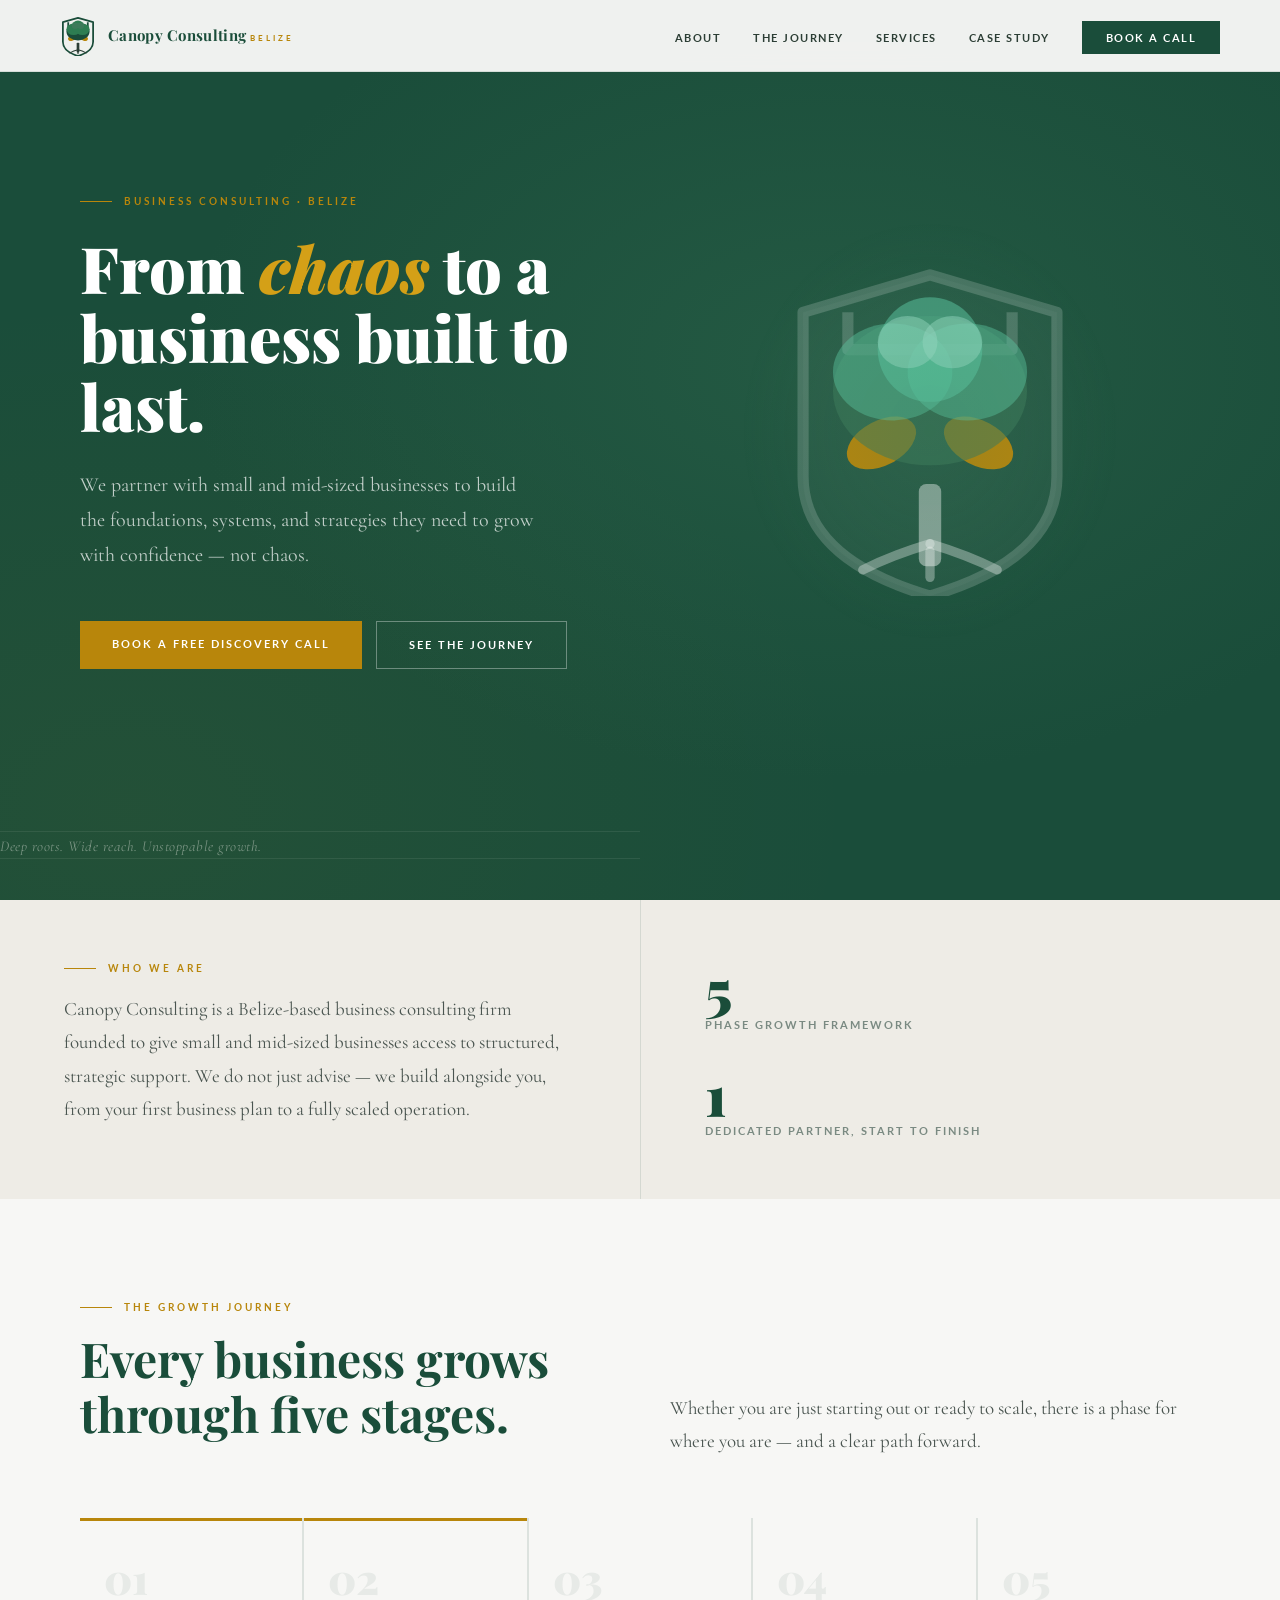
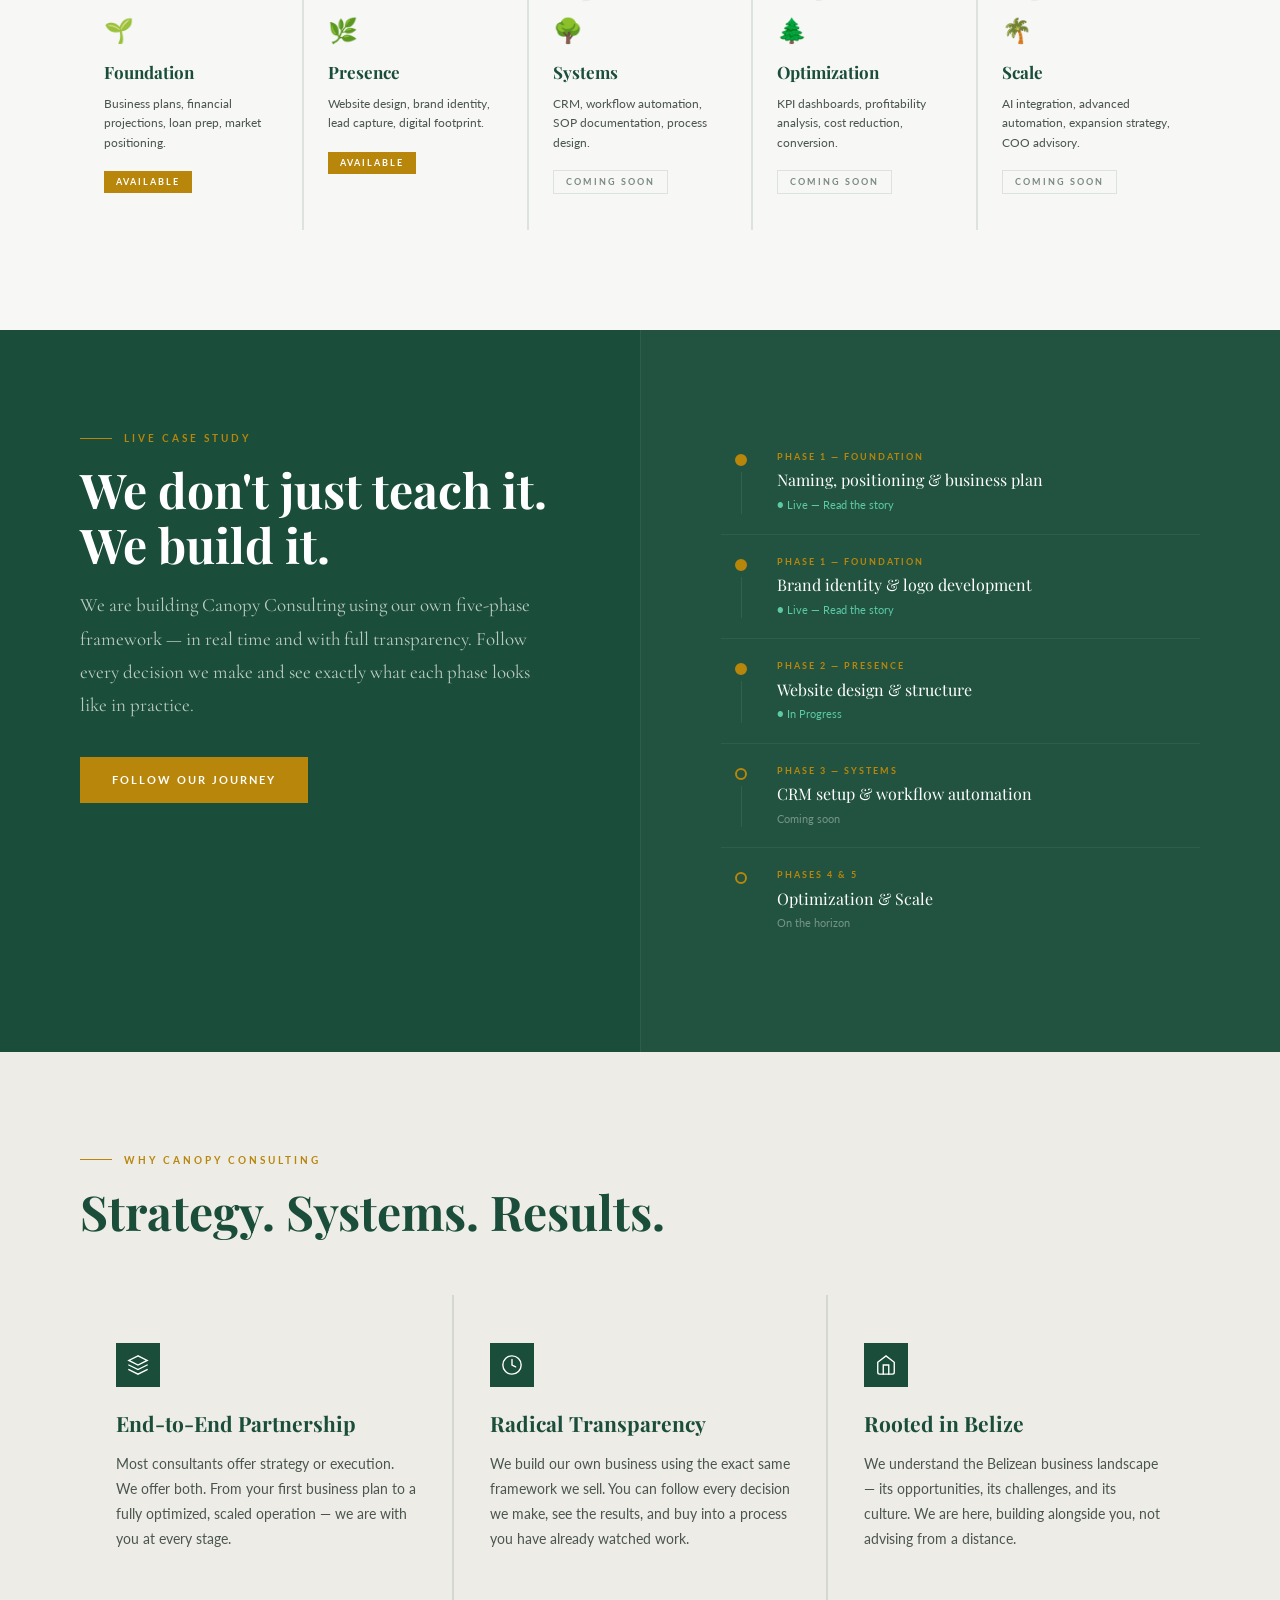
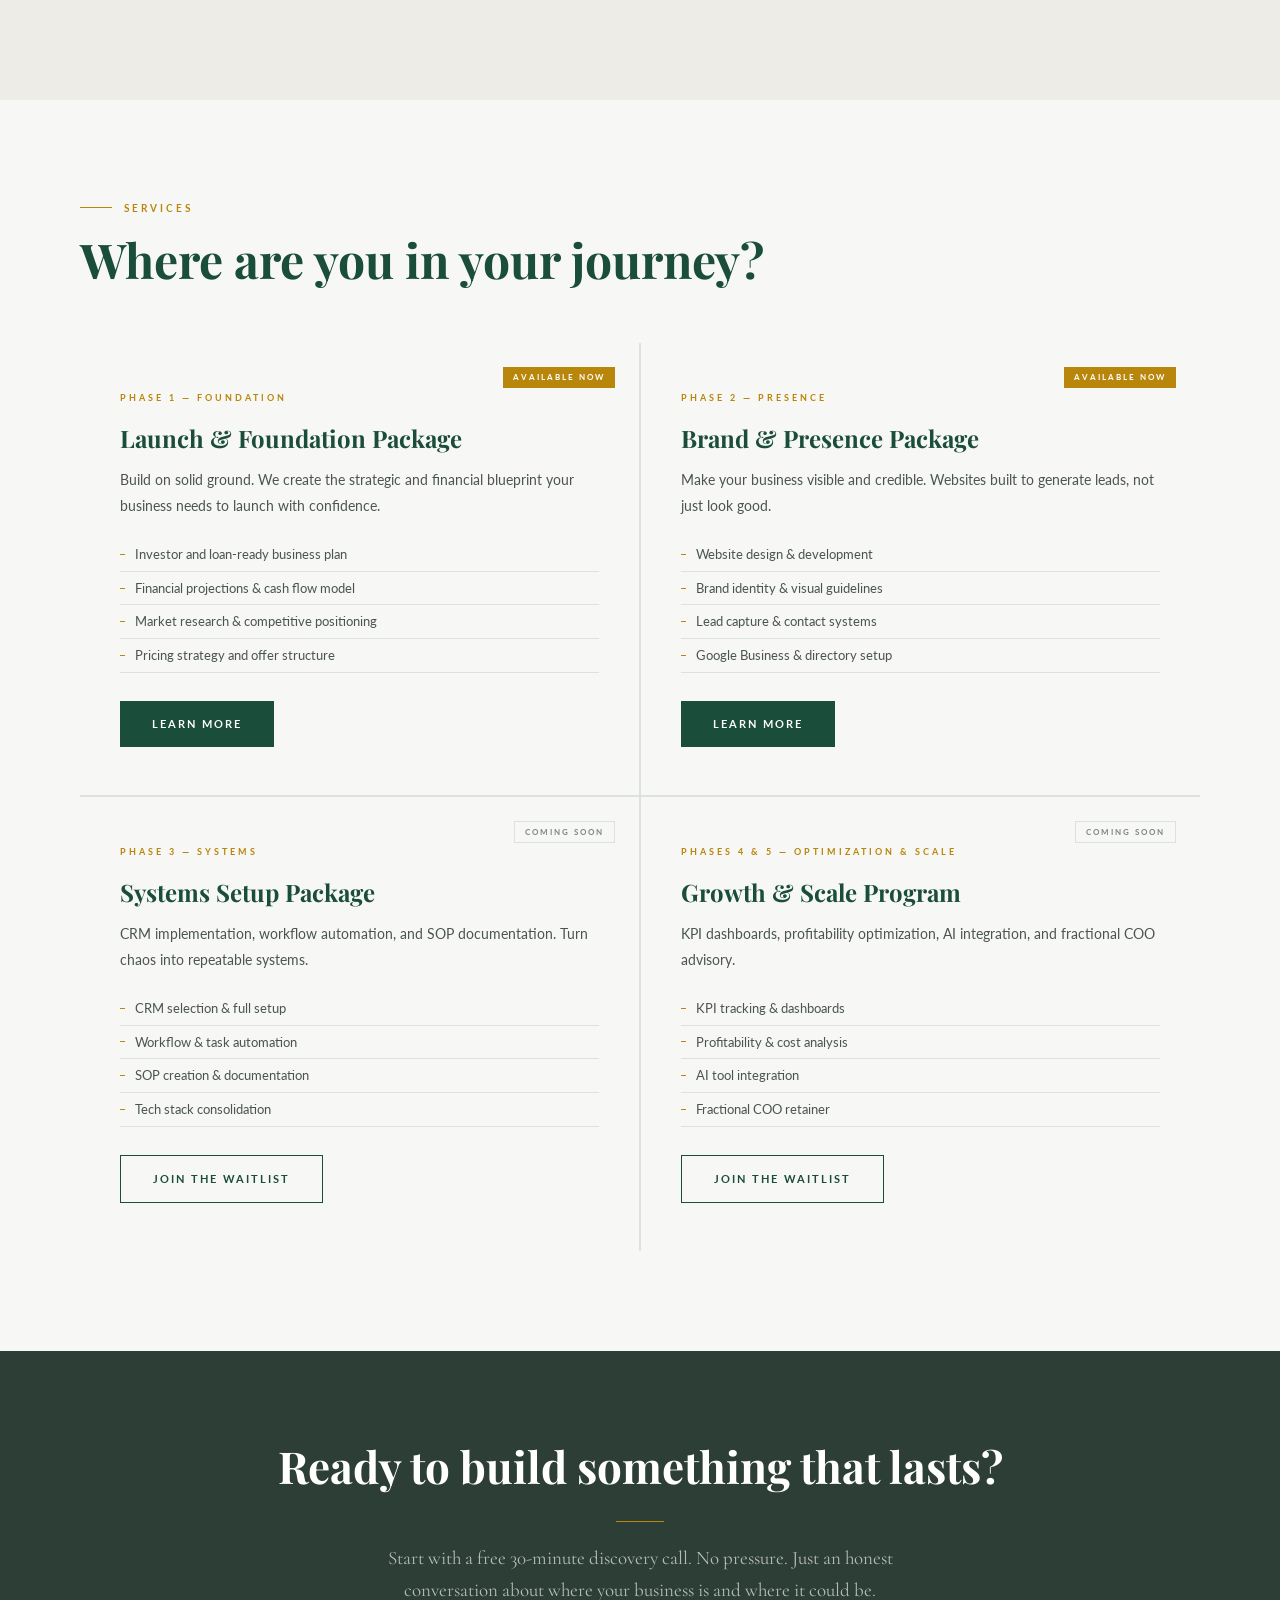
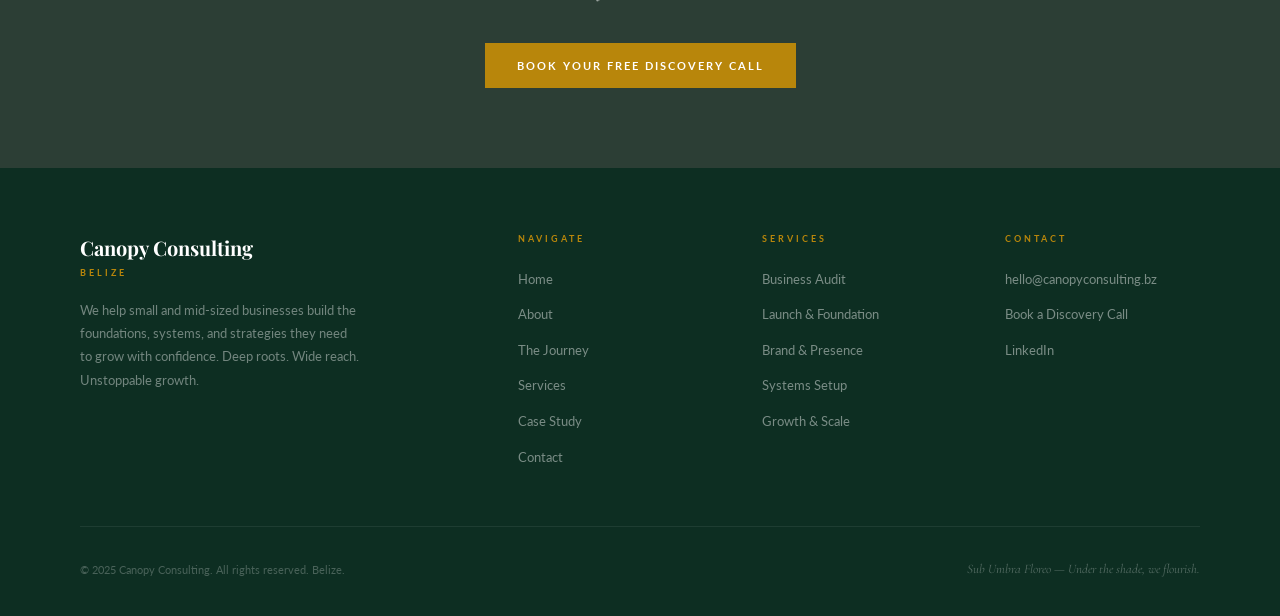
==== index.html @ 5a47f40a "V 1.1 First upload of all website pages.  MG" ====
<!DOCTYPE html>
<html lang="en">
<head>
  <meta charset="UTF-8">
  <meta name="viewport" content="width=device-width, initial-scale=1.0">
  <title>Canopy Consulting — Deep roots. Wide reach. Unstoppable growth.</title>
  <link rel="stylesheet" href="css/main.css">
  <style>
    /* ── HOME-SPECIFIC ── */
    .hero {
      min-height: 100vh;
      background: var(--forest);
      display: grid;
      grid-template-columns: 1fr 1fr;
      align-items: center;
      padding-top: var(--nav-h);
      position: relative;
      overflow: hidden;
    }

    .hero::before {
      content: '';
      position: absolute;
      inset: 0;
      background:
        radial-gradient(ellipse at 65% 40%, rgba(61,122,90,0.28) 0%, transparent 55%),
        radial-gradient(ellipse at 10% 90%, rgba(184,134,11,0.06) 0%, transparent 45%);
      pointer-events: none;
    }

    .hero-content {
      padding: 80px 60px 80px 80px;
      position: relative;
      z-index: 2;
    }

    .hero h1 {
      font-family: var(--font-display);
      font-size: clamp(40px, 5vw, 66px);
      font-weight: 900;
      color: #fff;
      line-height: 1.08;
      margin-bottom: 28px;
    }

    .hero h1 em { font-style: italic; color: var(--amber-light); }

    .hero-sub {
      font-family: var(--font-serif);
      font-size: 20px;
      line-height: 1.75;
      color: rgba(255,255,255,0.72);
      max-width: 460px;
      margin-bottom: 48px;
    }

    .hero-actions { display: flex; gap: 14px; flex-wrap: wrap; }

    .hero-visual {
      display: flex;
      align-items: center;
      justify-content: center;
      padding: 80px 80px 80px 20px;
      position: relative;
      z-index: 2;
    }

    .hero-shield-wrap {
      position: relative;
    }

    .hero-shield-wrap::before {
      content: '';
      position: absolute;
      inset: -40px;
      background: radial-gradient(ellipse, rgba(61,122,90,0.2) 0%, transparent 70%);
      border-radius: 50%;
    }

    .hero-tagline-bar {
      background: rgba(255,255,255,0.04);
      border-top: 1px solid rgba(255,255,255,0.07);
      padding: 20px 80px;
      display: flex;
      align-items: center;
      gap: 24px;
      position: relative;
      z-index: 2;
      grid-column: 1 / -1;
      align-self: flex-end;
    }

    .tagline-bar-line { flex: 1; height: 1px; background: rgba(255,255,255,0.08); }

    .tagline-bar-text {
      font-family: var(--font-serif);
      font-size: 15px;
      font-style: italic;
      color: rgba(255,255,255,0.4);
      letter-spacing: 0.5px;
      white-space: nowrap;
    }

    /* ── INTRO STRIP ── */
    .intro-strip {
      display: grid;
      grid-template-columns: 1fr 1px 1fr;
      background: var(--cream);
      min-height: 200px;
    }

    .intro-strip-col {
      padding: 60px 64px;
    }

    .intro-strip-col p {
      font-family: var(--font-serif);
      font-size: 19px;
      line-height: 1.75;
      color: var(--text-mid);
    }

    .intro-divider { background: var(--border); }

    .intro-stat {
      display: flex;
      flex-direction: column;
      justify-content: center;
      align-items: flex-start;
      gap: 32px;
    }

    .stat-item {}

    .stat-num {
      font-family: var(--font-display);
      font-size: 56px;
      font-weight: 900;
      color: var(--forest);
      line-height: 1;
    }

    .stat-label {
      font-size: 11px;
      font-weight: 700;
      letter-spacing: 2px;
      text-transform: uppercase;
      color: var(--text-light);
    }

    /* ── JOURNEY PREVIEW ── */
    .journey-preview { padding: 100px 80px; }

    .journey-preview .header-row {
      display: grid;
      grid-template-columns: 1fr 1fr;
      gap: 60px;
      align-items: end;
      margin-bottom: 60px;
    }

    .phase-cards { display: grid; grid-template-columns: repeat(5, 1fr); gap: 2px; background: var(--border); }

    .phase-card {
      background: var(--offwhite);
      padding: 36px 24px;
      cursor: pointer;
      transition: background 0.2s, transform 0.2s;
      border-top: 3px solid transparent;
      text-decoration: none;
      display: block;
    }

    .phase-card:hover { background: var(--light-green); transform: translateY(-3px); border-top-color: var(--forest); }
    .phase-card.available { border-top-color: var(--amber); }

    .pc-num {
      font-family: var(--font-display);
      font-size: 42px;
      font-weight: 900;
      color: rgba(26,77,58,0.07);
      line-height: 1;
      margin-bottom: 12px;
    }

    .pc-icon { font-size: 24px; margin-bottom: 10px; }

    .pc-name {
      font-family: var(--font-display);
      font-size: 17px;
      font-weight: 700;
      color: var(--forest);
      margin-bottom: 8px;
    }

    .pc-desc { font-size: 12px; line-height: 1.6; color: var(--text-mid); margin-bottom: 14px; }

    /* ── CASE STUDY TEASER ── */
    .cs-teaser {
      background: var(--forest);
      display: grid;
      grid-template-columns: 1fr 1fr;
      gap: 0;
    }

    .cs-teaser-left { padding: 100px 80px; }
    .cs-teaser-right {
      background: rgba(255,255,255,0.03);
      border-left: 1px solid rgba(255,255,255,0.06);
      padding: 100px 80px;
      display: flex;
      flex-direction: column;
      gap: 0;
    }

    .timeline-entry {
      display: grid;
      grid-template-columns: 40px 1fr;
      gap: 16px;
      padding: 20px 0;
      border-bottom: 1px solid rgba(255,255,255,0.06);
    }

    .timeline-entry:last-child { border-bottom: none; }

    .te-dot-col { display: flex; flex-direction: column; align-items: center; padding-top: 4px; }

    .te-dot {
      width: 12px; height: 12px;
      border-radius: 50%;
      border: 2px solid var(--amber);
      flex-shrink: 0;
    }

    .te-dot.filled { background: var(--amber); }

    .te-line { width: 1px; flex: 1; background: rgba(255,255,255,0.08); margin-top: 6px; min-height: 24px; }

    .te-phase { font-size: 9px; font-weight: 700; letter-spacing: 2px; text-transform: uppercase; color: var(--amber); margin-bottom: 3px; }
    .te-title { font-family: var(--font-display); font-size: 16px; color: #fff; margin-bottom: 3px; }
    .te-status { font-size: 11px; color: rgba(255,255,255,0.38); }
    .te-status.live { color: #5DCAA5; }

    /* ── WHY ── */
    .why-section { padding: 100px 80px; background: var(--cream); }

    .why-cards { display: grid; grid-template-columns: repeat(3,1fr); gap: 2px; background: var(--border); margin-top: 56px; }

    .why-card { background: var(--cream); padding: 48px 36px; transition: background 0.2s; }
    .why-card:hover { background: #fff; }

    .wc-icon {
      width: 44px; height: 44px;
      background: var(--forest);
      display: flex; align-items: center; justify-content: center;
      margin-bottom: 20px;
    }

    .wc-icon svg { width: 22px; height: 22px; }

    .wc-title { font-family: var(--font-display); font-size: 21px; font-weight: 700; color: var(--forest); margin-bottom: 10px; }
    .wc-text  { font-size: 14px; line-height: 1.8; color: var(--text-mid); }

    /* ── SERVICES PREVIEW ── */
    .services-preview { padding: 100px 80px; }

    .sp-grid { display: grid; grid-template-columns: 1fr 1fr; gap: 2px; background: var(--border); margin-top: 56px; }

    .sp-card {
      background: var(--offwhite);
      padding: 48px 40px;
      transition: background 0.2s;
      position: relative;
    }

    .sp-card:hover { background: var(--light-green); }
    .sp-card.dimmed { opacity: 0.65; }

    .sp-phase { font-size: 9px; font-weight: 700; letter-spacing: 3px; text-transform: uppercase; color: var(--amber); margin-bottom: 14px; }

    .sp-title { font-family: var(--font-display); font-size: 24px; font-weight: 700; color: var(--forest); margin-bottom: 10px; }

    .sp-text { font-size: 14px; line-height: 1.8; color: var(--text-mid); margin-bottom: 20px; }

    .sp-list { margin-bottom: 28px; }

    .sp-list li {
      font-size: 13px;
      color: var(--text-mid);
      padding: 6px 0;
      border-bottom: 1px solid var(--border);
      display: flex;
      align-items: center;
      gap: 10px;
    }

    .sp-list li::before { content:''; width:5px; height:1px; background:var(--amber); flex-shrink:0; }

    .sp-tag {
      position: absolute;
      top: 24px; right: 24px;
      font-size: 8px;
      font-weight: 700;
      letter-spacing: 2px;
      text-transform: uppercase;
      padding: 4px 10px;
    }
  </style>
</head>
<body>

  <!-- Nav injected by components.js -->
  <div id="nav-slot"></div>

  <!-- ── HERO ── -->
  <section class="hero">
    <div class="hero-content anim-1">
      <div class="eyebrow" style="margin-bottom:24px;">
        <div class="eyebrow-line"></div>
        <span>Business Consulting · Belize</span>
      </div>
      <h1>From <em>chaos</em> to a business built to last.</h1>
      <p class="hero-sub">We partner with small and mid-sized businesses to build the foundations, systems, and strategies they need to grow with confidence — not chaos.</p>
      <div class="hero-actions">
        <a href="pages/contact.html" class="btn btn-gold">Book a Free Discovery Call</a>
        <a href="pages/journey.html" class="btn btn-ghost">See the Journey</a>
      </div>
    </div>

    <div class="hero-visual anim-2">
      <div class="hero-shield-wrap">
        <svg width="300" height="336" viewBox="0 0 80 90" fill="none" xmlns="http://www.w3.org/2000/svg">
          <path d="M40 4 L74 14 L74 58 Q74 80 40 90 Q6 80 6 58 L6 14 Z" fill="rgba(255,255,255,0.03)" stroke="rgba(255,255,255,0.18)" stroke-width="3" stroke-linejoin="round"/>
          <path d="M18 14 L18 24 L40 24 L62 24 L62 14" fill="none" stroke="rgba(255,255,255,0.18)" stroke-width="3" stroke-linejoin="round"/>
          <rect x="37" y="60" width="6" height="22" rx="2" fill="rgba(255,255,255,0.45)"/>
          <path d="M40 76 Q30 79 22 83" stroke="rgba(255,255,255,0.35)" stroke-width="2.5" stroke-linecap="round" fill="none"/>
          <path d="M40 76 Q50 79 58 83" stroke="rgba(255,255,255,0.35)" stroke-width="2.5" stroke-linecap="round" fill="none"/>
          <path d="M40 78 L40 85" stroke="rgba(255,255,255,0.35)" stroke-width="2.5" stroke-linecap="round" fill="none"/>
          <ellipse cx="27" cy="49" rx="10" ry="6" fill="#B8860B" transform="rotate(-28 27 49)"/>
          <ellipse cx="53" cy="49" rx="10" ry="6" fill="#B8860B" transform="rotate(28 53 49)"/>
          <ellipse cx="40" cy="35" rx="26" ry="20" fill="rgba(61,122,90,0.55)"/>
          <ellipse cx="30" cy="30" rx="16" ry="13" fill="rgba(93,202,165,0.45)"/>
          <ellipse cx="50" cy="30" rx="16" ry="13" fill="rgba(93,202,165,0.45)"/>
          <ellipse cx="40" cy="24" rx="14" ry="14" fill="rgba(93,202,165,0.52)"/>
          <ellipse cx="34" cy="22" rx="8" ry="7" fill="rgba(159,225,203,0.45)"/>
          <ellipse cx="46" cy="22" rx="8" ry="7" fill="rgba(159,225,203,0.45)"/>
        </svg>
      </div>
    </div>

    <div class="tagline-bar">
      <div class="tagline-bar-line"></div>
      <span class="tagline-bar-text">Deep roots. Wide reach. Unstoppable growth.</span>
      <div class="tagline-bar-line"></div>
    </div>
  </section>

  <!-- ── INTRO STRIP ── -->
  <div class="intro-strip">
    <div class="intro-strip-col">
      <div class="eyebrow" style="margin-bottom:16px;">
        <div class="eyebrow-line"></div>
        <span>Who We Are</span>
      </div>
      <p>Canopy Consulting is a Belize-based business consulting firm founded to give small and mid-sized businesses access to structured, strategic support. We do not just advise — we build alongside you, from your first business plan to a fully scaled operation.</p>
    </div>
    <div class="intro-divider"></div>
    <div class="intro-strip-col intro-stat">
      <div class="stat-item">
        <div class="stat-num">5</div>
        <div class="stat-label">Phase growth framework</div>
      </div>
      <div class="stat-item">
        <div class="stat-num">1</div>
        <div class="stat-label">Dedicated partner, start to finish</div>
      </div>
    </div>
  </div>

  <!-- ── JOURNEY PREVIEW ── -->
  <div class="journey-preview">
    <div class="header-row">
      <div>
        <div class="eyebrow"><div class="eyebrow-line"></div><span>The Growth Journey</span></div>
        <h2 class="section-title">Every business grows through five stages.</h2>
      </div>
      <p class="section-lead">Whether you are just starting out or ready to scale, there is a phase for where you are — and a clear path forward.</p>
    </div>
    <div class="phase-cards">
      <a href="pages/journey.html" class="phase-card available">
        <div class="pc-num">01</div>
        <div class="pc-icon">🌱</div>
        <div class="pc-name">Foundation</div>
        <p class="pc-desc">Business plans, financial projections, loan prep, market positioning.</p>
        <span class="badge badge-gold">Available</span>
      </a>
      <a href="pages/journey.html" class="phase-card available">
        <div class="pc-num">02</div>
        <div class="pc-icon">🌿</div>
        <div class="pc-name">Presence</div>
        <p class="pc-desc">Website design, brand identity, lead capture, digital footprint.</p>
        <span class="badge badge-gold">Available</span>
      </a>
      <a href="pages/journey.html" class="phase-card">
        <div class="pc-num">03</div>
        <div class="pc-icon">🌳</div>
        <div class="pc-name">Systems</div>
        <p class="pc-desc">CRM, workflow automation, SOP documentation, process design.</p>
        <span class="badge badge-ghost">Coming Soon</span>
      </a>
      <a href="pages/journey.html" class="phase-card">
        <div class="pc-num">04</div>
        <div class="pc-icon">🌲</div>
        <div class="pc-name">Optimization</div>
        <p class="pc-desc">KPI dashboards, profitability analysis, cost reduction, conversion.</p>
        <span class="badge badge-ghost">Coming Soon</span>
      </a>
      <a href="pages/journey.html" class="phase-card">
        <div class="pc-num">05</div>
        <div class="pc-icon">🌴</div>
        <div class="pc-name">Scale</div>
        <p class="pc-desc">AI integration, advanced automation, expansion strategy, COO advisory.</p>
        <span class="badge badge-ghost">Coming Soon</span>
      </a>
    </div>
  </div>

  <!-- ── CASE STUDY TEASER ── -->
  <div class="cs-teaser">
    <div class="cs-teaser-left">
      <div class="eyebrow"><div class="eyebrow-line"></div><span>Live Case Study</span></div>
      <h2 class="section-title light" style="margin-bottom:16px;">We don't just teach it. We build it.</h2>
      <p class="section-lead light" style="margin-bottom:36px;">We are building Canopy Consulting using our own five-phase framework — in real time and with full transparency. Follow every decision we make and see exactly what each phase looks like in practice.</p>
      <a href="pages/case-study.html" class="btn btn-gold">Follow Our Journey</a>
    </div>
    <div class="cs-teaser-right">
      <div class="timeline-entry">
        <div class="te-dot-col"><div class="te-dot filled"></div><div class="te-line"></div></div>
        <div><div class="te-phase">Phase 1 — Foundation</div><div class="te-title">Naming, positioning & business plan</div><div class="te-status live">● Live — Read the story</div></div>
      </div>
      <div class="timeline-entry">
        <div class="te-dot-col"><div class="te-dot filled"></div><div class="te-line"></div></div>
        <div><div class="te-phase">Phase 1 — Foundation</div><div class="te-title">Brand identity & logo development</div><div class="te-status live">● Live — Read the story</div></div>
      </div>
      <div class="timeline-entry">
        <div class="te-dot-col"><div class="te-dot filled"></div><div class="te-line"></div></div>
        <div><div class="te-phase">Phase 2 — Presence</div><div class="te-title">Website design & structure</div><div class="te-status live">● In Progress</div></div>
      </div>
      <div class="timeline-entry">
        <div class="te-dot-col"><div class="te-dot"></div><div class="te-line"></div></div>
        <div><div class="te-phase">Phase 3 — Systems</div><div class="te-title">CRM setup & workflow automation</div><div class="te-status">Coming soon</div></div>
      </div>
      <div class="timeline-entry">
        <div class="te-dot-col"><div class="te-dot"></div></div>
        <div><div class="te-phase">Phases 4 & 5</div><div class="te-title">Optimization & Scale</div><div class="te-status">On the horizon</div></div>
      </div>
    </div>
  </div>

  <!-- ── WHY ── -->
  <div class="why-section">
    <div class="eyebrow"><div class="eyebrow-line"></div><span>Why Canopy Consulting</span></div>
    <h2 class="section-title">Strategy. Systems. Results.</h2>
    <div class="why-cards">
      <div class="why-card reveal">
        <div class="wc-icon"><svg viewBox="0 0 24 24" fill="none" stroke="#fff" stroke-width="1.5" stroke-linecap="round"><path d="M12 2L2 7l10 5 10-5-10-5z"/><path d="M2 17l10 5 10-5"/><path d="M2 12l10 5 10-5"/></svg></div>
        <h3 class="wc-title">End-to-End Partnership</h3>
        <p class="wc-text">Most consultants offer strategy or execution. We offer both. From your first business plan to a fully optimized, scaled operation — we are with you at every stage.</p>
      </div>
      <div class="why-card reveal">
        <div class="wc-icon"><svg viewBox="0 0 24 24" fill="none" stroke="#fff" stroke-width="1.5" stroke-linecap="round"><circle cx="12" cy="12" r="10"/><path d="M12 6v6l4 2"/></svg></div>
        <h3 class="wc-title">Radical Transparency</h3>
        <p class="wc-text">We build our own business using the exact same framework we sell. You can follow every decision we make, see the results, and buy into a process you have already watched work.</p>
      </div>
      <div class="why-card reveal">
        <div class="wc-icon"><svg viewBox="0 0 24 24" fill="none" stroke="#fff" stroke-width="1.5" stroke-linecap="round"><path d="M3 9l9-7 9 7v11a2 2 0 0 1-2 2H5a2 2 0 0 1-2-2z"/><polyline points="9 22 9 12 15 12 15 22"/></svg></div>
        <h3 class="wc-title">Rooted in Belize</h3>
        <p class="wc-text">We understand the Belizean business landscape — its opportunities, its challenges, and its culture. We are here, building alongside you, not advising from a distance.</p>
      </div>
    </div>
  </div>

  <!-- ── SERVICES PREVIEW ── -->
  <div class="services-preview">
    <div class="eyebrow"><div class="eyebrow-line"></div><span>Services</span></div>
    <h2 class="section-title">Where are you in your journey?</h2>
    <div class="sp-grid">
      <div class="sp-card reveal">
        <span class="sp-tag badge badge-gold">Available Now</span>
        <div class="sp-phase">Phase 1 — Foundation</div>
        <h3 class="sp-title">Launch & Foundation Package</h3>
        <p class="sp-text">Build on solid ground. We create the strategic and financial blueprint your business needs to launch with confidence.</p>
        <ul class="sp-list">
          <li>Investor and loan-ready business plan</li>
          <li>Financial projections & cash flow model</li>
          <li>Market research & competitive positioning</li>
          <li>Pricing strategy and offer structure</li>
        </ul>
        <a href="pages/services.html" class="btn btn-dark">Learn More</a>
      </div>
      <div class="sp-card reveal">
        <span class="sp-tag badge badge-gold">Available Now</span>
        <div class="sp-phase">Phase 2 — Presence</div>
        <h3 class="sp-title">Brand & Presence Package</h3>
        <p class="sp-text">Make your business visible and credible. Websites built to generate leads, not just look good.</p>
        <ul class="sp-list">
          <li>Website design & development</li>
          <li>Brand identity & visual guidelines</li>
          <li>Lead capture & contact systems</li>
          <li>Google Business & directory setup</li>
        </ul>
        <a href="pages/services.html" class="btn btn-dark">Learn More</a>
      </div>
      <div class="sp-card dimmed reveal">
        <span class="sp-tag badge badge-ghost">Coming Soon</span>
        <div class="sp-phase">Phase 3 — Systems</div>
        <h3 class="sp-title">Systems Setup Package</h3>
        <p class="sp-text">CRM implementation, workflow automation, and SOP documentation. Turn chaos into repeatable systems.</p>
        <ul class="sp-list">
          <li>CRM selection & full setup</li>
          <li>Workflow & task automation</li>
          <li>SOP creation & documentation</li>
          <li>Tech stack consolidation</li>
        </ul>
        <a href="pages/contact.html" class="btn btn-ghost-dark">Join the Waitlist</a>
      </div>
      <div class="sp-card dimmed reveal">
        <span class="sp-tag badge badge-ghost">Coming Soon</span>
        <div class="sp-phase">Phases 4 & 5 — Optimization & Scale</div>
        <h3 class="sp-title">Growth & Scale Program</h3>
        <p class="sp-text">KPI dashboards, profitability optimization, AI integration, and fractional COO advisory.</p>
        <ul class="sp-list">
          <li>KPI tracking & dashboards</li>
          <li>Profitability & cost analysis</li>
          <li>AI tool integration</li>
          <li>Fractional COO retainer</li>
        </ul>
        <a href="pages/contact.html" class="btn btn-ghost-dark">Join the Waitlist</a>
      </div>
    </div>
  </div>

  <!-- ── CTA ── -->
  <div class="cta-strip">
    <h2>Ready to build something that lasts?</h2>
    <div class="rule"></div>
    <p>Start with a free 30-minute discovery call. No pressure. Just an honest conversation about where your business is and where it could be.</p>
    <a href="pages/contact.html" class="btn btn-gold">Book Your Free Discovery Call</a>
  </div>

  <!-- Footer injected by components.js -->
  <div id="footer-slot"></div>

  <script src="js/components.js"></script>
  <script src="js/main.js"></script>
</body>
</html>
---- css/main.css ----
/* ============================================
   CANOPY CONSULTING — MAIN STYLESHEET
   Brand: Forest green, slate, amber gold
   Fonts: Playfair Display + Cormorant + Lato
   ============================================ */

@import url('https://fonts.googleapis.com/css2?family=Playfair+Display:ital,wght@0,400;0,600;0,700;0,900;1,400;1,700&family=Cormorant+Garamond:ital,wght@0,400;0,500;0,600;1,400;1,500&family=Lato:wght@300;400;700;900&display=swap');

/* ── TOKENS ── */
:root {
  --forest:      #1A4D3A;
  --forest-deep: #0D2E22;
  --slate:       #2C3E35;
  --amber:       #B8860B;
  --amber-light: #D4A017;
  --amber-pale:  #F5EDD0;
  --offwhite:    #F7F7F5;
  --cream:       #EEECE6;
  --light-green: #E8F2EC;
  --mid-green:   #3D7A5A;
  --text-dark:   #1C1C1A;
  --text-mid:    #4A5550;
  --text-light:  #7A8A82;
  --border:      rgba(26,77,58,0.12);

  --font-display: 'Playfair Display', Georgia, serif;
  --font-serif:   'Cormorant Garamond', Georgia, serif;
  --font-sans:    'Lato', sans-serif;

  --nav-h: 72px;
  --section-pad: 100px 80px;
  --radius: 2px;
}

/* ── RESET ── */
*, *::before, *::after { margin: 0; padding: 0; box-sizing: border-box; }
html { scroll-behavior: smooth; font-size: 16px; }
body { font-family: var(--font-sans); background: var(--offwhite); color: var(--text-dark); overflow-x: hidden; line-height: 1.6; }
img { display: block; max-width: 100%; }
a { text-decoration: none; color: inherit; }
ul { list-style: none; }

/* ── NAVIGATION ── */
.nav {
  position: fixed;
  top: 0; left: 0; right: 0;
  z-index: 999;
  height: var(--nav-h);
  background: rgba(247,247,245,0.97);
  backdrop-filter: blur(10px);
  border-bottom: 1px solid var(--border);
  display: flex;
  align-items: center;
  justify-content: space-between;
  padding: 0 60px;
  transition: box-shadow 0.3s;
}

.nav.scrolled { box-shadow: 0 2px 20px rgba(0,0,0,0.06); }

.nav-logo { display: flex; align-items: center; gap: 12px; }

.nav-logo svg { width: 36px; height: 40px; }

.nav-logo-text { line-height: 1.15; }

.nav-logo-text .name {
  font-family: var(--font-display);
  font-size: 15px;
  font-weight: 700;
  color: var(--forest);
  letter-spacing: 0.3px;
}

.nav-logo-text .region {
  font-family: var(--font-sans);
  font-size: 8px;
  font-weight: 700;
  letter-spacing: 3px;
  text-transform: uppercase;
  color: var(--amber);
}

.nav-links {
  display: flex;
  align-items: center;
  gap: 32px;
}

.nav-links a {
  font-family: var(--font-sans);
  font-size: 11px;
  font-weight: 700;
  letter-spacing: 1.5px;
  text-transform: uppercase;
  color: var(--slate);
  transition: color 0.2s;
  position: relative;
}

.nav-links a::after {
  content: '';
  position: absolute;
  bottom: -4px; left: 0; right: 0;
  height: 1px;
  background: var(--amber);
  transform: scaleX(0);
  transform-origin: left;
  transition: transform 0.2s;
}

.nav-links a:hover { color: var(--forest); }
.nav-links a:hover::after { transform: scaleX(1); }
.nav-links a.active { color: var(--forest); }
.nav-links a.active::after { transform: scaleX(1); }

.nav-cta {
  background: var(--forest) !important;
  color: #fff !important;
  padding: 10px 24px;
  font-family: var(--font-sans) !important;
  font-size: 11px !important;
  font-weight: 700 !important;
  letter-spacing: 1.5px;
  text-transform: uppercase;
  border: none;
  cursor: pointer;
  transition: background 0.2s !important;
}

.nav-cta:hover { background: var(--slate) !important; }
.nav-cta::after { display: none !important; }

/* ── PAGE HERO (shared) ── */
.page-hero {
  min-height: 42vh;
  background: var(--forest);
  display: flex;
  align-items: flex-end;
  padding: calc(var(--nav-h) + 60px) 80px 60px;
  position: relative;
  overflow: hidden;
}

.page-hero::before {
  content: '';
  position: absolute;
  inset: 0;
  background: radial-gradient(ellipse at 80% 50%, rgba(61,122,90,0.3) 0%, transparent 60%);
  pointer-events: none;
}

.page-hero-inner { position: relative; z-index: 1; }

.eyebrow {
  display: flex;
  align-items: center;
  gap: 12px;
  margin-bottom: 16px;
}

.eyebrow-line { width: 32px; height: 1px; background: var(--amber); flex-shrink: 0; }

.eyebrow span {
  font-family: var(--font-sans);
  font-size: 10px;
  font-weight: 700;
  letter-spacing: 3px;
  text-transform: uppercase;
  color: var(--amber);
}

.page-hero h1 {
  font-family: var(--font-display);
  font-size: clamp(36px, 5vw, 60px);
  font-weight: 900;
  color: #fff;
  line-height: 1.1;
  max-width: 700px;
  margin-bottom: 20px;
}

.page-hero h1 em { font-style: italic; color: var(--amber-light); }

.page-hero .lead {
  font-family: var(--font-serif);
  font-size: 20px;
  color: rgba(255,255,255,0.7);
  max-width: 560px;
  line-height: 1.7;
}

/* ── SECTION SHARED ── */
.section { padding: var(--section-pad); }
.section--cream { background: var(--cream); }
.section--dark  { background: var(--forest); }
.section--slate { background: var(--slate); }
.section--light { background: var(--light-green); }

.section-header { margin-bottom: 60px; }
.section-header.centered { text-align: center; }
.section-header.centered .eyebrow { justify-content: center; }

.section-title {
  font-family: var(--font-display);
  font-size: clamp(30px, 4vw, 48px);
  font-weight: 700;
  color: var(--forest);
  line-height: 1.15;
  margin-bottom: 16px;
}

.section-title.light { color: #fff; }

.section-lead {
  font-family: var(--font-serif);
  font-size: 19px;
  line-height: 1.75;
  color: var(--text-mid);
  max-width: 620px;
}

.section-lead.light { color: rgba(255,255,255,0.7); }

/* ── BUTTONS ── */
.btn {
  display: inline-block;
  font-family: var(--font-sans);
  font-size: 11px;
  font-weight: 700;
  letter-spacing: 2px;
  text-transform: uppercase;
  padding: 14px 32px;
  border: none;
  cursor: pointer;
  transition: all 0.2s;
}

.btn-gold    { background: var(--amber); color: #fff; }
.btn-gold:hover { background: var(--amber-light); transform: translateY(-1px); }

.btn-dark    { background: var(--forest); color: #fff; }
.btn-dark:hover { background: var(--slate); transform: translateY(-1px); }

.btn-ghost   { background: transparent; color: #fff; border: 1px solid rgba(255,255,255,0.35); }
.btn-ghost:hover { border-color: #fff; background: rgba(255,255,255,0.06); }

.btn-ghost-dark { background: transparent; color: var(--forest); border: 1px solid var(--forest); }
.btn-ghost-dark:hover { background: var(--light-green); }

/* ── GRID UTILITIES ── */
.grid-2 { display: grid; grid-template-columns: 1fr 1fr; gap: 2px; }
.grid-3 { display: grid; grid-template-columns: repeat(3, 1fr); gap: 2px; }
.grid-4 { display: grid; grid-template-columns: repeat(4, 1fr); gap: 2px; }
.grid-5 { display: grid; grid-template-columns: repeat(5, 1fr); gap: 2px; }

.gap-ruled { background: var(--border); }

/* ── CARDS ── */
.card {
  background: var(--offwhite);
  padding: 44px 36px;
  transition: background 0.22s, transform 0.22s;
}

.card:hover { background: var(--light-green); }

.card--cream { background: var(--cream); }
.card--cream:hover { background: #fff; }

.card--dark { background: rgba(255,255,255,0.04); }
.card--dark:hover { background: rgba(255,255,255,0.08); }

/* ── AMBER RULE ── */
.amber-rule {
  display: flex;
  align-items: center;
  gap: 16px;
  margin: 20px 0;
}

.amber-rule::before,
.amber-rule::after {
  content: '';
  flex: 1;
  height: 1px;
  background: var(--amber);
}

.amber-rule span {
  font-family: var(--font-sans);
  font-size: 10px;
  font-weight: 700;
  letter-spacing: 3px;
  text-transform: uppercase;
  color: var(--amber);
  white-space: nowrap;
}

/* ── PHASE BADGE ── */
.badge {
  display: inline-block;
  font-family: var(--font-sans);
  font-size: 9px;
  font-weight: 700;
  letter-spacing: 2px;
  text-transform: uppercase;
  padding: 4px 12px;
}

.badge-gold   { background: var(--amber); color: #fff; }
.badge-ghost  { background: transparent; color: var(--text-light); border: 1px solid var(--border); }
.badge-green  { background: var(--forest); color: #fff; }

/* ── DIVIDER ── */
hr.fancy {
  border: none;
  height: 1px;
  background: var(--border);
  margin: 48px 0;
}

/* ── CTA STRIP ── */
.cta-strip {
  background: var(--slate);
  padding: 80px;
  text-align: center;
}

.cta-strip h2 {
  font-family: var(--font-display);
  font-size: clamp(28px, 3.5vw, 44px);
  font-weight: 700;
  color: #fff;
  margin-bottom: 12px;
}

.cta-strip p {
  font-family: var(--font-serif);
  font-size: 19px;
  color: rgba(255,255,255,0.65);
  max-width: 520px;
  margin: 0 auto 36px;
  line-height: 1.7;
}

.cta-strip .rule { width: 48px; height: 1px; background: var(--amber); margin: 20px auto; }

/* ── FOOTER ── */
.footer {
  background: var(--forest-deep);
  padding: 64px 80px 36px;
}

.footer-grid {
  display: grid;
  grid-template-columns: 2fr 1fr 1fr 1fr;
  gap: 48px;
  padding-bottom: 48px;
  border-bottom: 1px solid rgba(255,255,255,0.07);
  margin-bottom: 32px;
}

.footer-brand .fn {
  font-family: var(--font-display);
  font-size: 20px;
  font-weight: 700;
  color: #fff;
  margin-bottom: 2px;
}

.footer-brand .ft {
  font-size: 9px;
  font-weight: 700;
  letter-spacing: 3px;
  text-transform: uppercase;
  color: var(--amber);
  margin-bottom: 18px;
}

.footer-brand p {
  font-size: 13px;
  line-height: 1.8;
  color: rgba(255,255,255,0.42);
  max-width: 280px;
}

.footer-col h5 {
  font-size: 9px;
  font-weight: 700;
  letter-spacing: 3px;
  text-transform: uppercase;
  color: var(--amber);
  margin-bottom: 18px;
}

.footer-col li { margin-bottom: 10px; }

.footer-col a {
  font-size: 13px;
  color: rgba(255,255,255,0.45);
  transition: color 0.2s;
}

.footer-col a:hover { color: #fff; }

.footer-bottom {
  display: flex;
  justify-content: space-between;
  align-items: center;
  flex-wrap: wrap;
  gap: 12px;
}

.footer-bottom p { font-size: 11px; color: rgba(255,255,255,0.25); }

.footer-motto {
  font-family: var(--font-serif);
  font-size: 13px;
  font-style: italic;
  color: rgba(255,255,255,0.3);
}

/* ── ANIMATIONS ── */
@keyframes fadeUp {
  from { opacity: 0; transform: translateY(28px); }
  to   { opacity: 1; transform: translateY(0); }
}

@keyframes fadeIn {
  from { opacity: 0; }
  to   { opacity: 1; }
}

.anim-1 { animation: fadeUp 0.8s 0.0s both; }
.anim-2 { animation: fadeUp 0.8s 0.15s both; }
.anim-3 { animation: fadeUp 0.8s 0.3s both; }
.anim-4 { animation: fadeUp 0.8s 0.45s both; }

/* ── PLACEHOLDER CONTENT ── */
.placeholder-block {
  background: var(--light-green);
  border: 2px dashed rgba(26,77,58,0.2);
  border-radius: 4px;
  padding: 60px 40px;
  text-align: center;
  color: var(--text-light);
}

.placeholder-block .ph-label {
  font-size: 10px;
  font-weight: 700;
  letter-spacing: 3px;
  text-transform: uppercase;
  color: var(--amber);
  margin-bottom: 8px;
}

.placeholder-block .ph-title {
  font-family: var(--font-display);
  font-size: 22px;
  color: var(--forest);
  margin-bottom: 8px;
}

.placeholder-block .ph-desc {
  font-size: 13px;
  color: var(--text-light);
}

/* ── RESPONSIVE (basic) ── */
@media (max-width: 900px) {
  :root { --section-pad: 64px 32px; }
  .nav { padding: 0 24px; }
  .grid-2, .grid-3, .grid-4, .grid-5 { grid-template-columns: 1fr; }
  .footer-grid { grid-template-columns: 1fr 1fr; }
  .page-hero { padding: calc(var(--nav-h) + 40px) 32px 40px; }
}
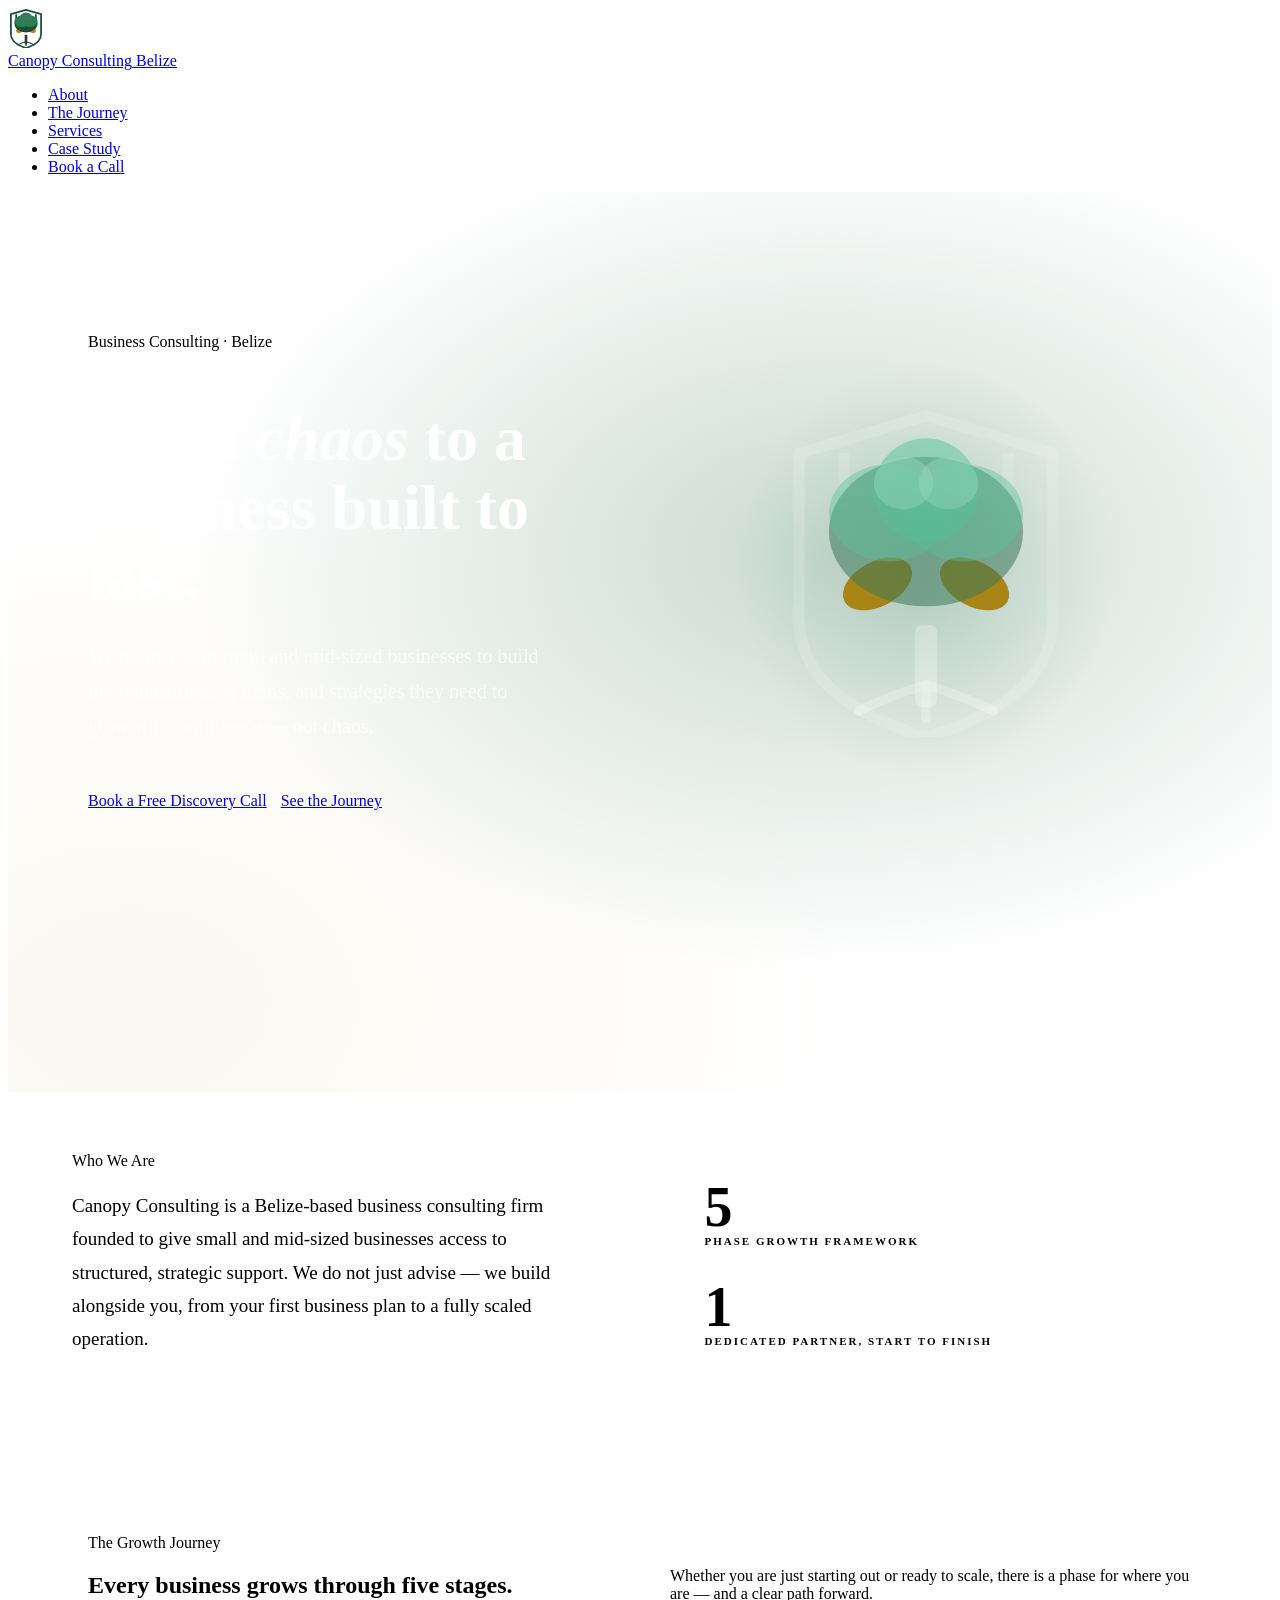
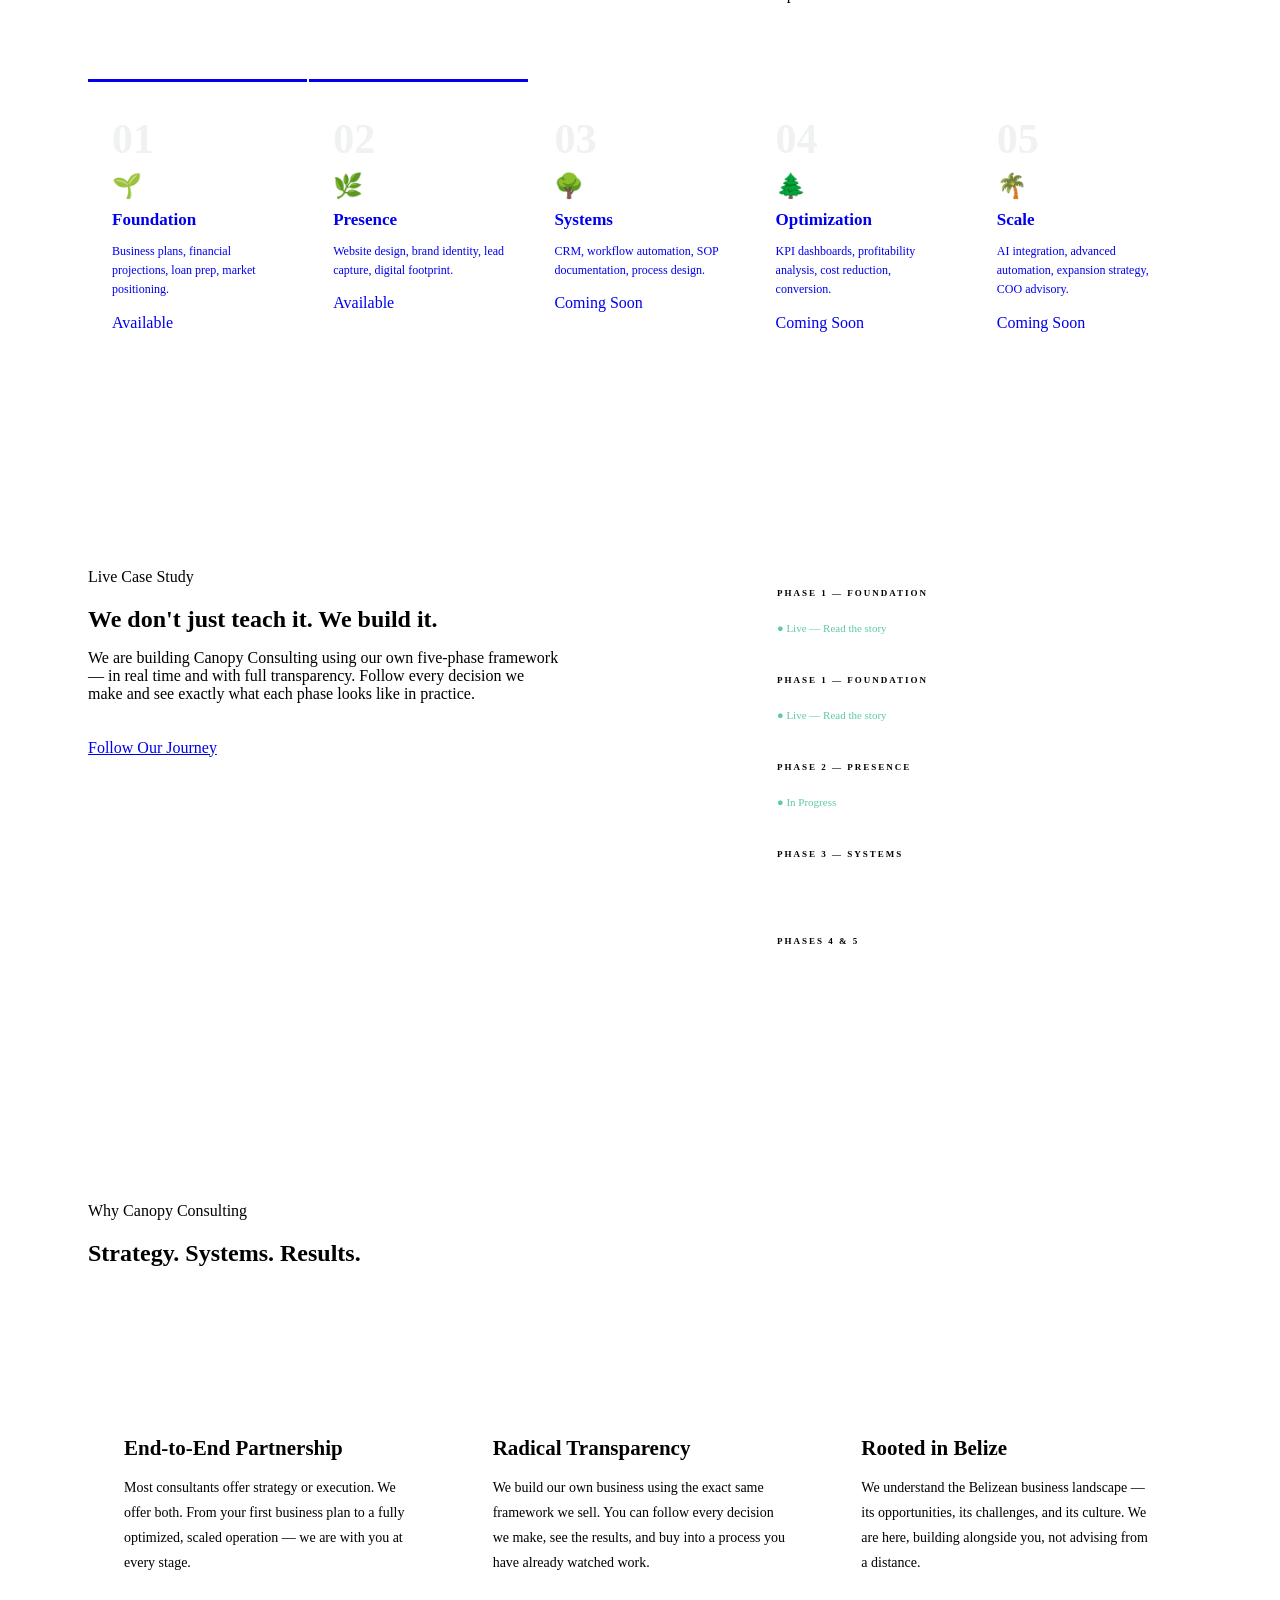
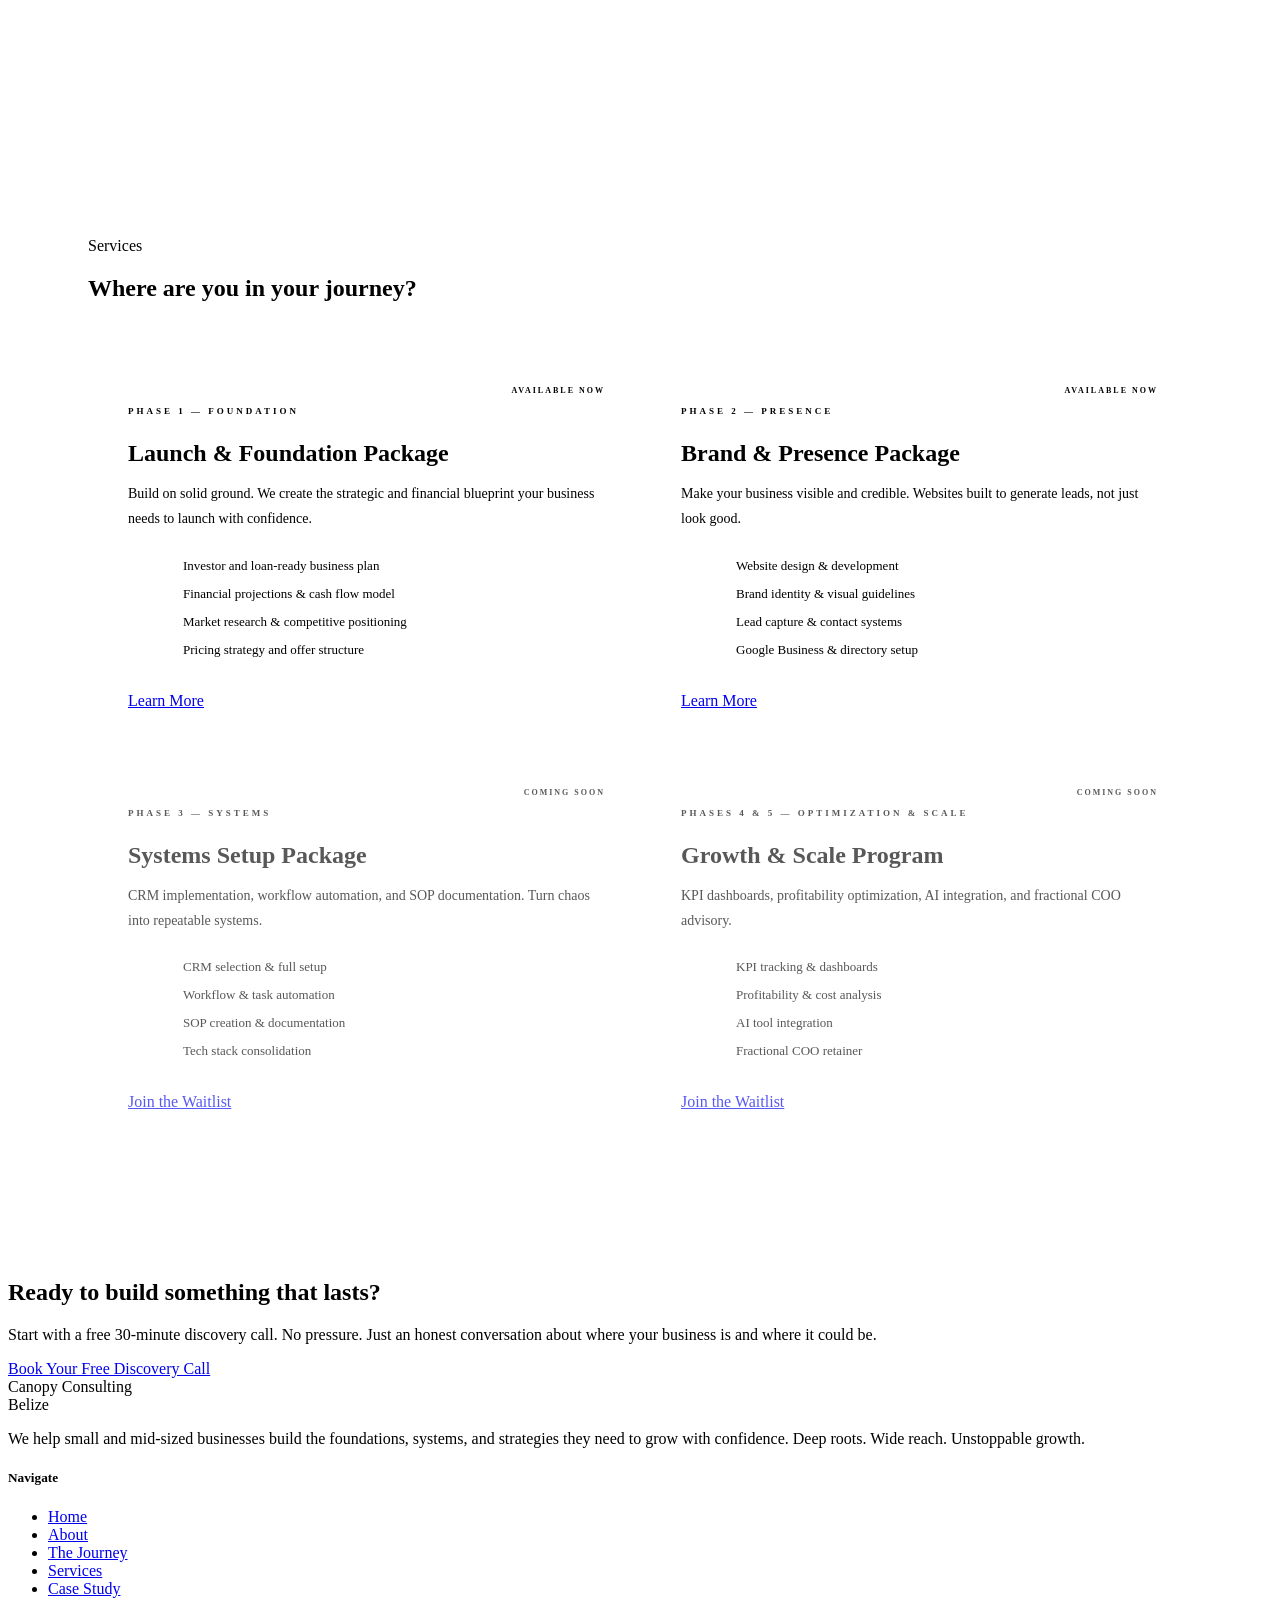
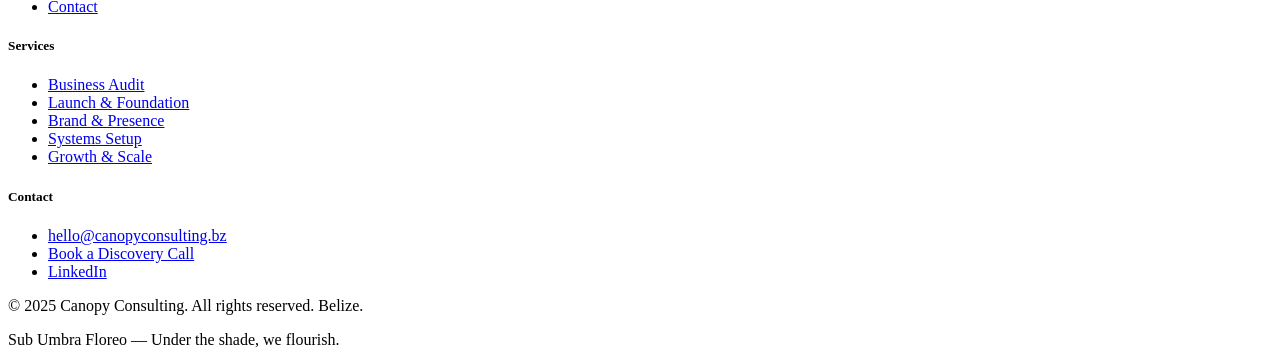
==== commit 72807005: "V 1.2" ====
--- a/index.html
+++ b/index.html
@@ -4,7 +4,7 @@
   <meta charset="UTF-8">
   <meta name="viewport" content="width=device-width, initial-scale=1.0">
   <title>Canopy Consulting — Deep roots. Wide reach. Unstoppable growth.</title>
-  <link rel="stylesheet" href="css/main.css">
+  <link rel="stylesheet" href="/canopy-consulting/css/main.css">
   <style>
     /* ── HOME-SPECIFIC ── */
     .hero {
@@ -322,8 +322,8 @@
       <h1>From <em>chaos</em> to a business built to last.</h1>
       <p class="hero-sub">We partner with small and mid-sized businesses to build the foundations, systems, and strategies they need to grow with confidence — not chaos.</p>
       <div class="hero-actions">
-        <a href="pages/contact.html" class="btn btn-gold">Book a Free Discovery Call</a>
-        <a href="pages/journey.html" class="btn btn-ghost">See the Journey</a>
+        <a href="/canopy-consulting/pages/contact.html" class="btn btn-gold">Book a Free Discovery Call</a>
+        <a href="/canopy-consulting/pages/journey.html" class="btn btn-ghost">See the Journey</a>
       </div>
     </div>
 
@@ -387,35 +387,35 @@
       <p class="section-lead">Whether you are just starting out or ready to scale, there is a phase for where you are — and a clear path forward.</p>
     </div>
     <div class="phase-cards">
-      <a href="pages/journey.html" class="phase-card available">
+      <a href="/canopy-consulting/pages/journey.html" class="phase-card available">
         <div class="pc-num">01</div>
         <div class="pc-icon">🌱</div>
         <div class="pc-name">Foundation</div>
         <p class="pc-desc">Business plans, financial projections, loan prep, market positioning.</p>
         <span class="badge badge-gold">Available</span>
       </a>
-      <a href="pages/journey.html" class="phase-card available">
+      <a href="/canopy-consulting/pages/journey.html" class="phase-card available">
         <div class="pc-num">02</div>
         <div class="pc-icon">🌿</div>
         <div class="pc-name">Presence</div>
         <p class="pc-desc">Website design, brand identity, lead capture, digital footprint.</p>
         <span class="badge badge-gold">Available</span>
       </a>
-      <a href="pages/journey.html" class="phase-card">
+      <a href="/canopy-consulting/pages/journey.html" class="phase-card">
         <div class="pc-num">03</div>
         <div class="pc-icon">🌳</div>
         <div class="pc-name">Systems</div>
         <p class="pc-desc">CRM, workflow automation, SOP documentation, process design.</p>
         <span class="badge badge-ghost">Coming Soon</span>
       </a>
-      <a href="pages/journey.html" class="phase-card">
+      <a href="/canopy-consulting/pages/journey.html" class="phase-card">
         <div class="pc-num">04</div>
         <div class="pc-icon">🌲</div>
         <div class="pc-name">Optimization</div>
         <p class="pc-desc">KPI dashboards, profitability analysis, cost reduction, conversion.</p>
         <span class="badge badge-ghost">Coming Soon</span>
       </a>
-      <a href="pages/journey.html" class="phase-card">
+      <a href="/canopy-consulting/pages/journey.html" class="phase-card">
         <div class="pc-num">05</div>
         <div class="pc-icon">🌴</div>
         <div class="pc-name">Scale</div>
@@ -431,7 +431,7 @@
       <div class="eyebrow"><div class="eyebrow-line"></div><span>Live Case Study</span></div>
       <h2 class="section-title light" style="margin-bottom:16px;">We don't just teach it. We build it.</h2>
       <p class="section-lead light" style="margin-bottom:36px;">We are building Canopy Consulting using our own five-phase framework — in real time and with full transparency. Follow every decision we make and see exactly what each phase looks like in practice.</p>
-      <a href="pages/case-study.html" class="btn btn-gold">Follow Our Journey</a>
+      <a href="/canopy-consulting/pages/case-study.html" class="btn btn-gold">Follow Our Journey</a>
     </div>
     <div class="cs-teaser-right">
       <div class="timeline-entry">
@@ -496,7 +496,7 @@
           <li>Market research & competitive positioning</li>
           <li>Pricing strategy and offer structure</li>
         </ul>
-        <a href="pages/services.html" class="btn btn-dark">Learn More</a>
+        <a href="/canopy-consulting/pages/services.html" class="btn btn-dark">Learn More</a>
       </div>
       <div class="sp-card reveal">
         <span class="sp-tag badge badge-gold">Available Now</span>
@@ -509,7 +509,7 @@
           <li>Lead capture & contact systems</li>
           <li>Google Business & directory setup</li>
         </ul>
-        <a href="pages/services.html" class="btn btn-dark">Learn More</a>
+        <a href="/canopy-consulting/pages/services.html" class="btn btn-dark">Learn More</a>
       </div>
       <div class="sp-card dimmed reveal">
         <span class="sp-tag badge badge-ghost">Coming Soon</span>
@@ -522,7 +522,7 @@
           <li>SOP creation & documentation</li>
           <li>Tech stack consolidation</li>
         </ul>
-        <a href="pages/contact.html" class="btn btn-ghost-dark">Join the Waitlist</a>
+        <a href="/canopy-consulting/pages/contact.html" class="btn btn-ghost-dark">Join the Waitlist</a>
       </div>
       <div class="sp-card dimmed reveal">
         <span class="sp-tag badge badge-ghost">Coming Soon</span>
@@ -535,7 +535,7 @@
           <li>AI tool integration</li>
           <li>Fractional COO retainer</li>
         </ul>
-        <a href="pages/contact.html" class="btn btn-ghost-dark">Join the Waitlist</a>
+        <a href="/canopy-consulting/pages/contact.html" class="btn btn-ghost-dark">Join the Waitlist</a>
       </div>
     </div>
   </div>
@@ -545,13 +545,108 @@
     <h2>Ready to build something that lasts?</h2>
     <div class="rule"></div>
     <p>Start with a free 30-minute discovery call. No pressure. Just an honest conversation about where your business is and where it could be.</p>
-    <a href="pages/contact.html" class="btn btn-gold">Book Your Free Discovery Call</a>
+    <a href="/canopy-consulting/pages/contact.html" class="btn btn-gold">Book Your Free Discovery Call</a>
   </div>
 
   <!-- Footer injected by components.js -->
   <div id="footer-slot"></div>
 
-  <script src="js/components.js"></script>
-  <script src="js/main.js"></script>
+  <script src="/canopy-consulting/js/main.js"></script>
+  <script>
+    // Homepage uses root-relative paths (no ../)
+    const NAV_HTML = `
+    <nav class="nav" id="nav">
+      <a href="/canopy-consulting/index.html" class="nav-logo">
+        <svg viewBox="0 0 80 90" fill="none" xmlns="http://www.w3.org/2000/svg" style="width:36px;height:40px;">
+          <path d="M40 4 L74 14 L74 58 Q74 80 40 90 Q6 80 6 58 L6 14 Z" fill="none" stroke="#1A4D3A" stroke-width="4" stroke-linejoin="round"/>
+          <path d="M18 14 L18 24 L40 24 L62 24 L62 14" fill="none" stroke="#1A4D3A" stroke-width="4" stroke-linejoin="round"/>
+          <rect x="37" y="60" width="6" height="22" rx="2" fill="#2C3E35"/>
+          <path d="M40 76 Q30 78 22 83" stroke="#2C3E35" stroke-width="2.5" stroke-linecap="round" fill="none"/>
+          <path d="M40 76 Q50 78 58 83" stroke="#2C3E35" stroke-width="2.5" stroke-linecap="round" fill="none"/>
+          <path d="M40 78 L40 85" stroke="#2C3E35" stroke-width="2.5" stroke-linecap="round" fill="none"/>
+          <ellipse cx="27" cy="49" rx="10" ry="6" fill="#B8860B" transform="rotate(-28 27 49)"/>
+          <ellipse cx="53" cy="49" rx="10" ry="6" fill="#B8860B" transform="rotate(28 53 49)"/>
+          <ellipse cx="40" cy="35" rx="26" ry="20" fill="#1A4D3A"/>
+          <ellipse cx="30" cy="30" rx="16" ry="13" fill="#2E7D52"/>
+          <ellipse cx="50" cy="30" rx="16" ry="13" fill="#2E7D52"/>
+          <ellipse cx="40" cy="24" rx="14" ry="14" fill="#2E7D52"/>
+          <ellipse cx="34" cy="22" rx="8" ry="7" fill="#3D7A5A"/>
+          <ellipse cx="46" cy="22" rx="8" ry="7" fill="#3D7A5A"/>
+        </svg>
+        <div class="nav-logo-text">
+          <span class="name">Canopy Consulting</span>
+          <span class="region">Belize</span>
+        </div>
+      </a>
+      <ul class="nav-links">
+        <li><a href="/canopy-consulting/pages/about.html">About</a></li>
+        <li><a href="/canopy-consulting/pages/journey.html">The Journey</a></li>
+        <li><a href="/canopy-consulting/pages/services.html">Services</a></li>
+        <li><a href="/canopy-consulting/pages/case-study.html">Case Study</a></li>
+        <li><a href="/canopy-consulting/pages/contact.html" class="nav-cta">Book a Call</a></li>
+      </ul>
+    </nav>`;
+
+    const FOOTER_HTML = `
+    <footer class="footer">
+      <div class="footer-grid">
+        <div class="footer-brand">
+          <div class="fn">Canopy Consulting</div>
+          <div class="ft">Belize</div>
+          <p>We help small and mid-sized businesses build the foundations, systems, and strategies they need to grow with confidence. Deep roots. Wide reach. Unstoppable growth.</p>
+        </div>
+        <div class="footer-col">
+          <h5>Navigate</h5>
+          <ul>
+            <li><a href="/canopy-consulting/index.html">Home</a></li>
+            <li><a href="/canopy-consulting/pages/about.html">About</a></li>
+            <li><a href="/canopy-consulting/pages/journey.html">The Journey</a></li>
+            <li><a href="/canopy-consulting/pages/services.html">Services</a></li>
+            <li><a href="/canopy-consulting/pages/case-study.html">Case Study</a></li>
+            <li><a href="/canopy-consulting/pages/contact.html">Contact</a></li>
+          </ul>
+        </div>
+        <div class="footer-col">
+          <h5>Services</h5>
+          <ul>
+            <li><a href="/canopy-consulting/pages/services.html">Business Audit</a></li>
+            <li><a href="/canopy-consulting/pages/services.html">Launch &amp; Foundation</a></li>
+            <li><a href="/canopy-consulting/pages/services.html">Brand &amp; Presence</a></li>
+            <li><a href="/canopy-consulting/pages/services.html">Systems Setup</a></li>
+            <li><a href="/canopy-consulting/pages/services.html">Growth &amp; Scale</a></li>
+          </ul>
+        </div>
+        <div class="footer-col">
+          <h5>Contact</h5>
+          <ul>
+            <li><a href="mailto:hello@canopyconsulting.bz">hello@canopyconsulting.bz</a></li>
+            <li><a href="/canopy-consulting/pages/contact.html">Book a Discovery Call</a></li>
+            <li><a href="#">LinkedIn</a></li>
+          </ul>
+        </div>
+      </div>
+      <div class="footer-bottom">
+        <p>© 2025 Canopy Consulting. All rights reserved. Belize.</p>
+        <span class="footer-motto">Sub Umbra Floreo — Under the shade, we flourish.</span>
+      </div>
+    </footer>`;
+
+    document.addEventListener('DOMContentLoaded', () => {
+      const navSlot = document.getElementById('nav-slot');
+      const footerSlot = document.getElementById('footer-slot');
+      if (navSlot) navSlot.outerHTML = NAV_HTML;
+      if (footerSlot) footerSlot.outerHTML = FOOTER_HTML;
+
+      // Nav scroll state
+      setTimeout(() => {
+        const nav = document.querySelector('.nav');
+        if (nav) {
+          window.addEventListener('scroll', () => {
+            nav.classList.toggle('scrolled', window.scrollY > 20);
+          });
+        }
+      }, 100);
+    });
+  </script>
 </body>
 </html>
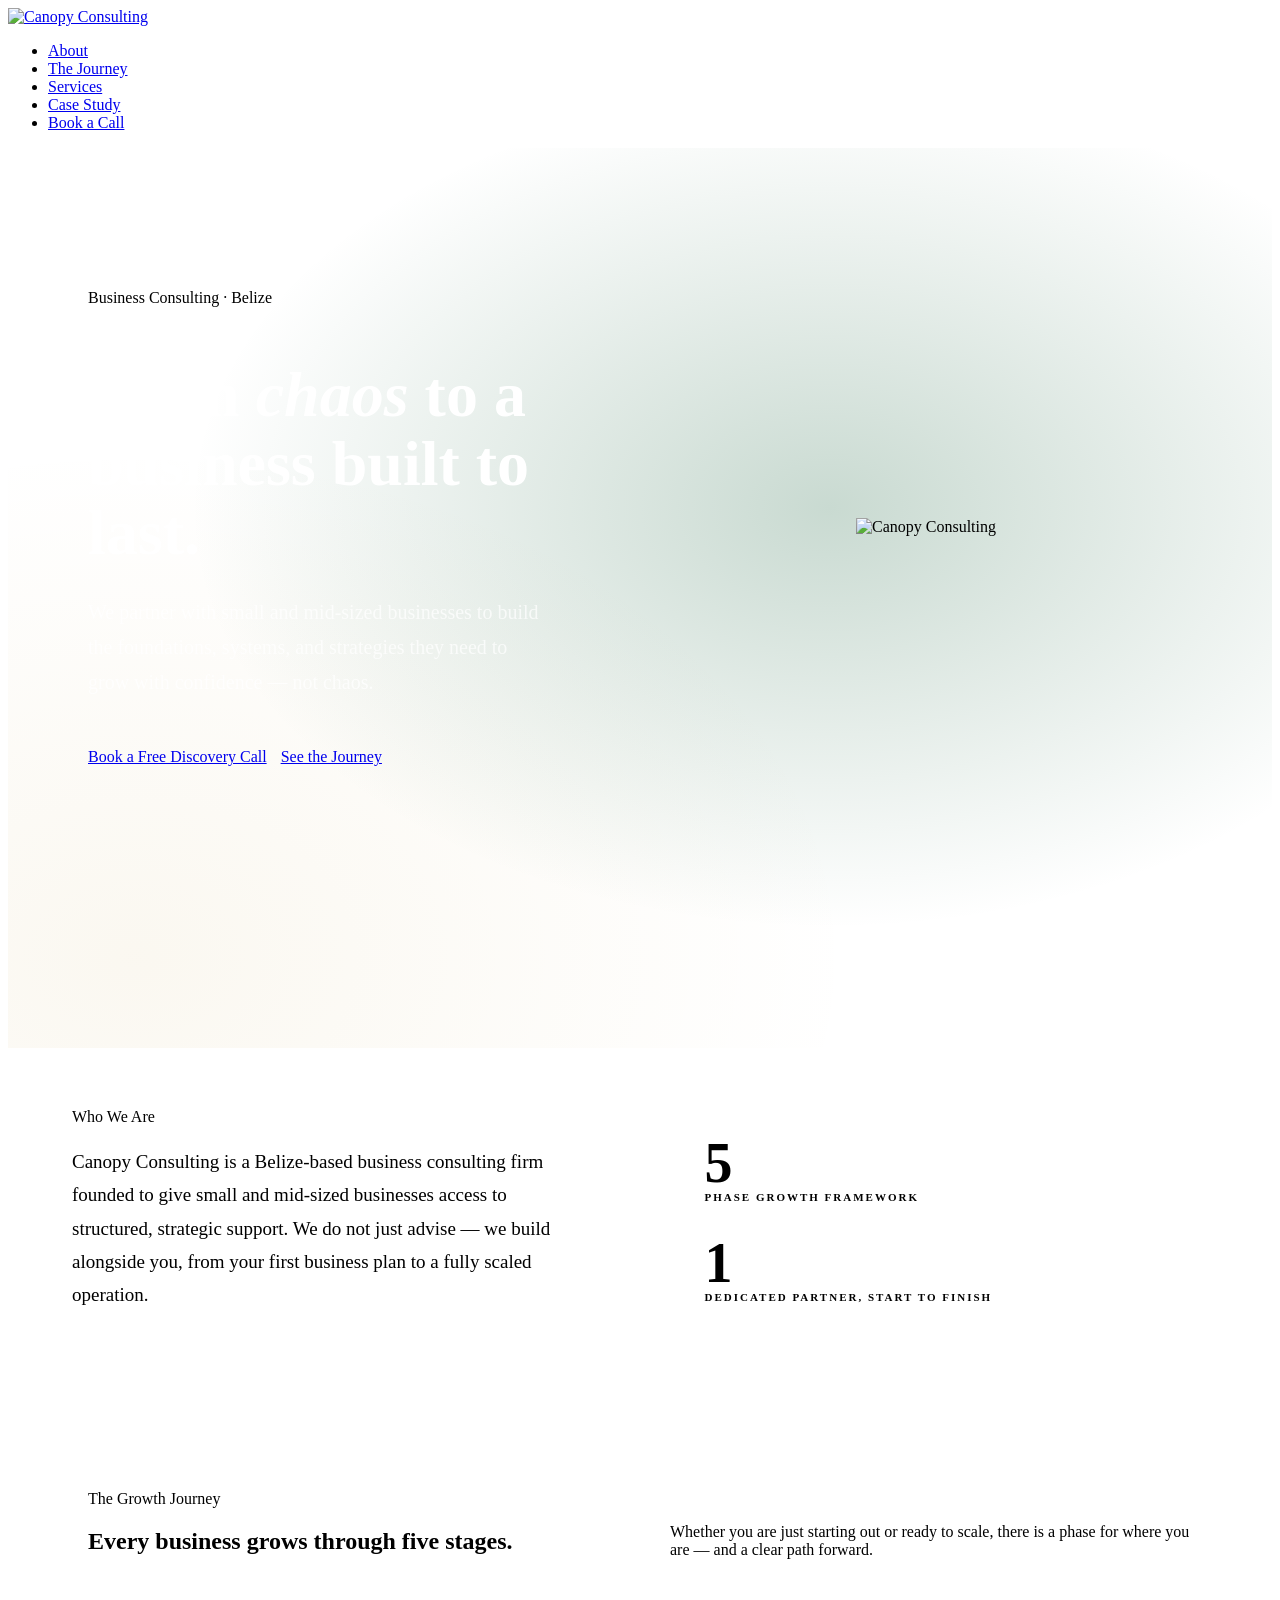
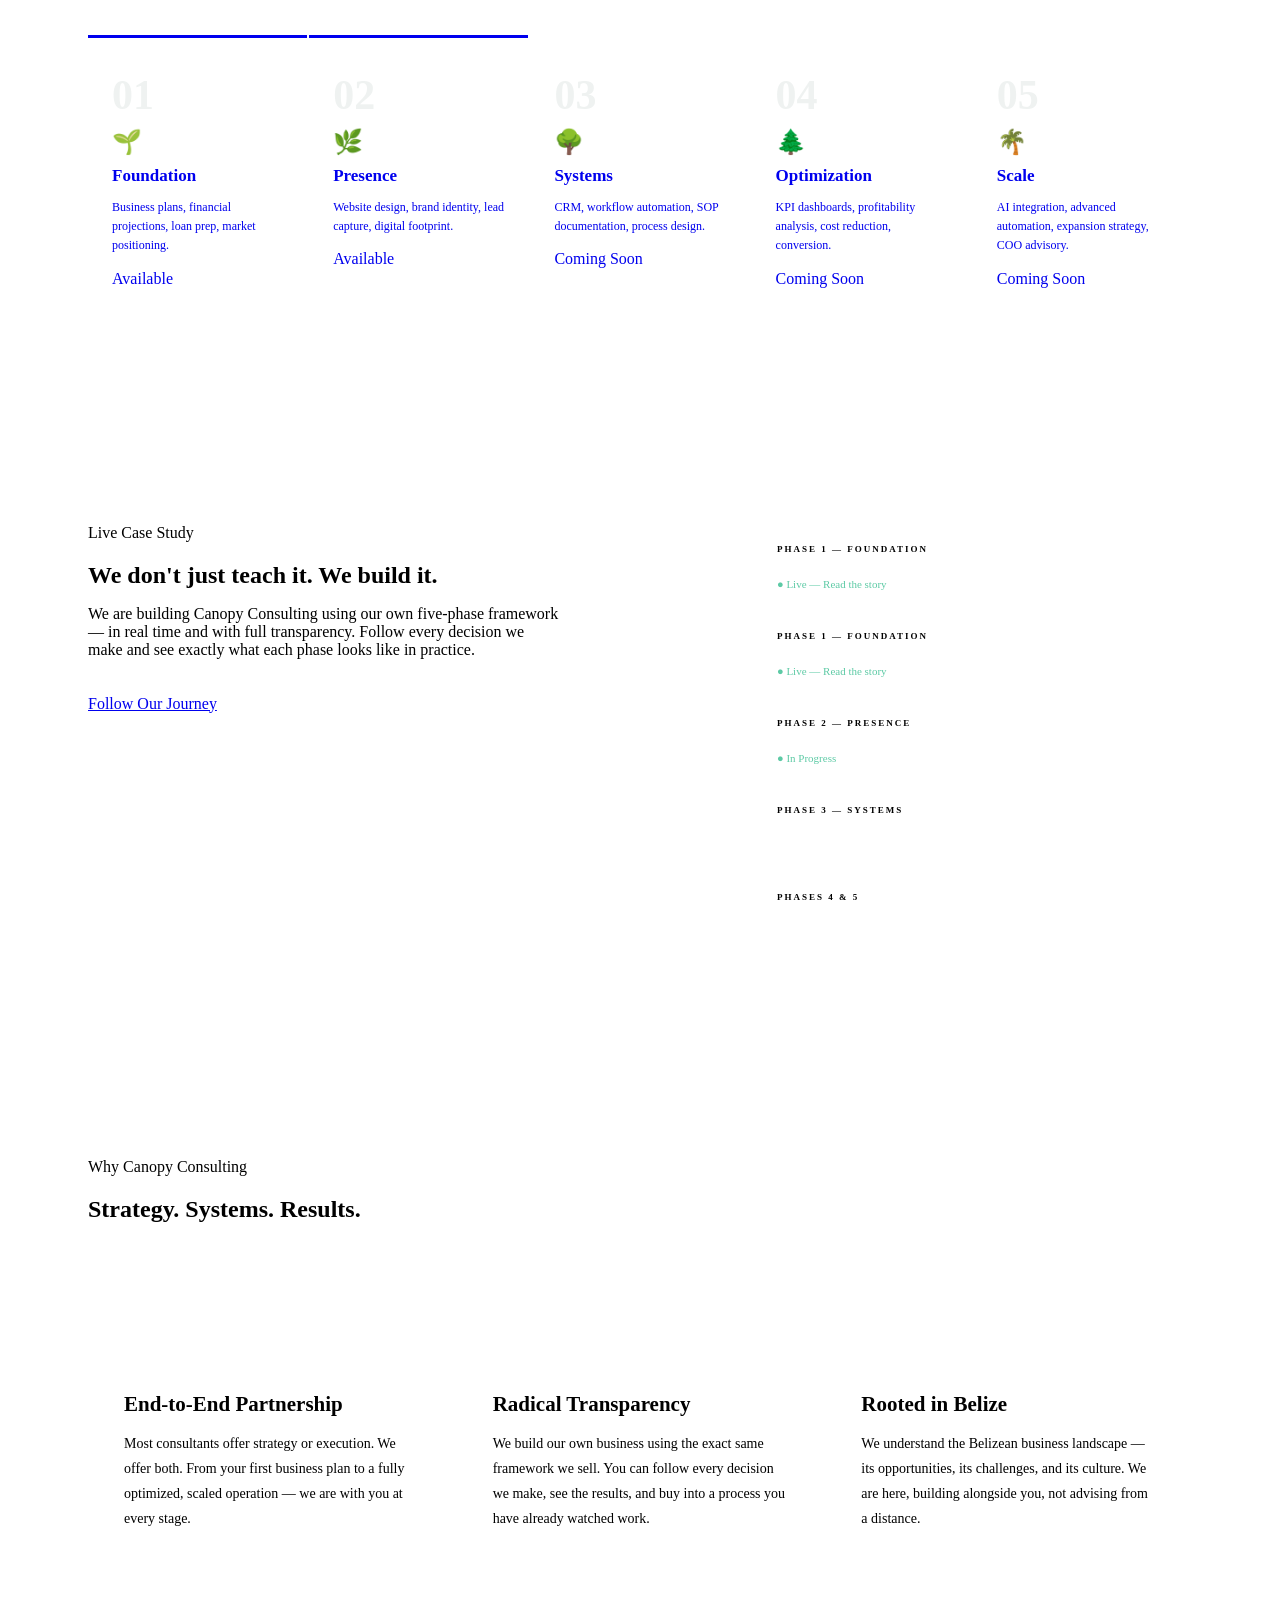
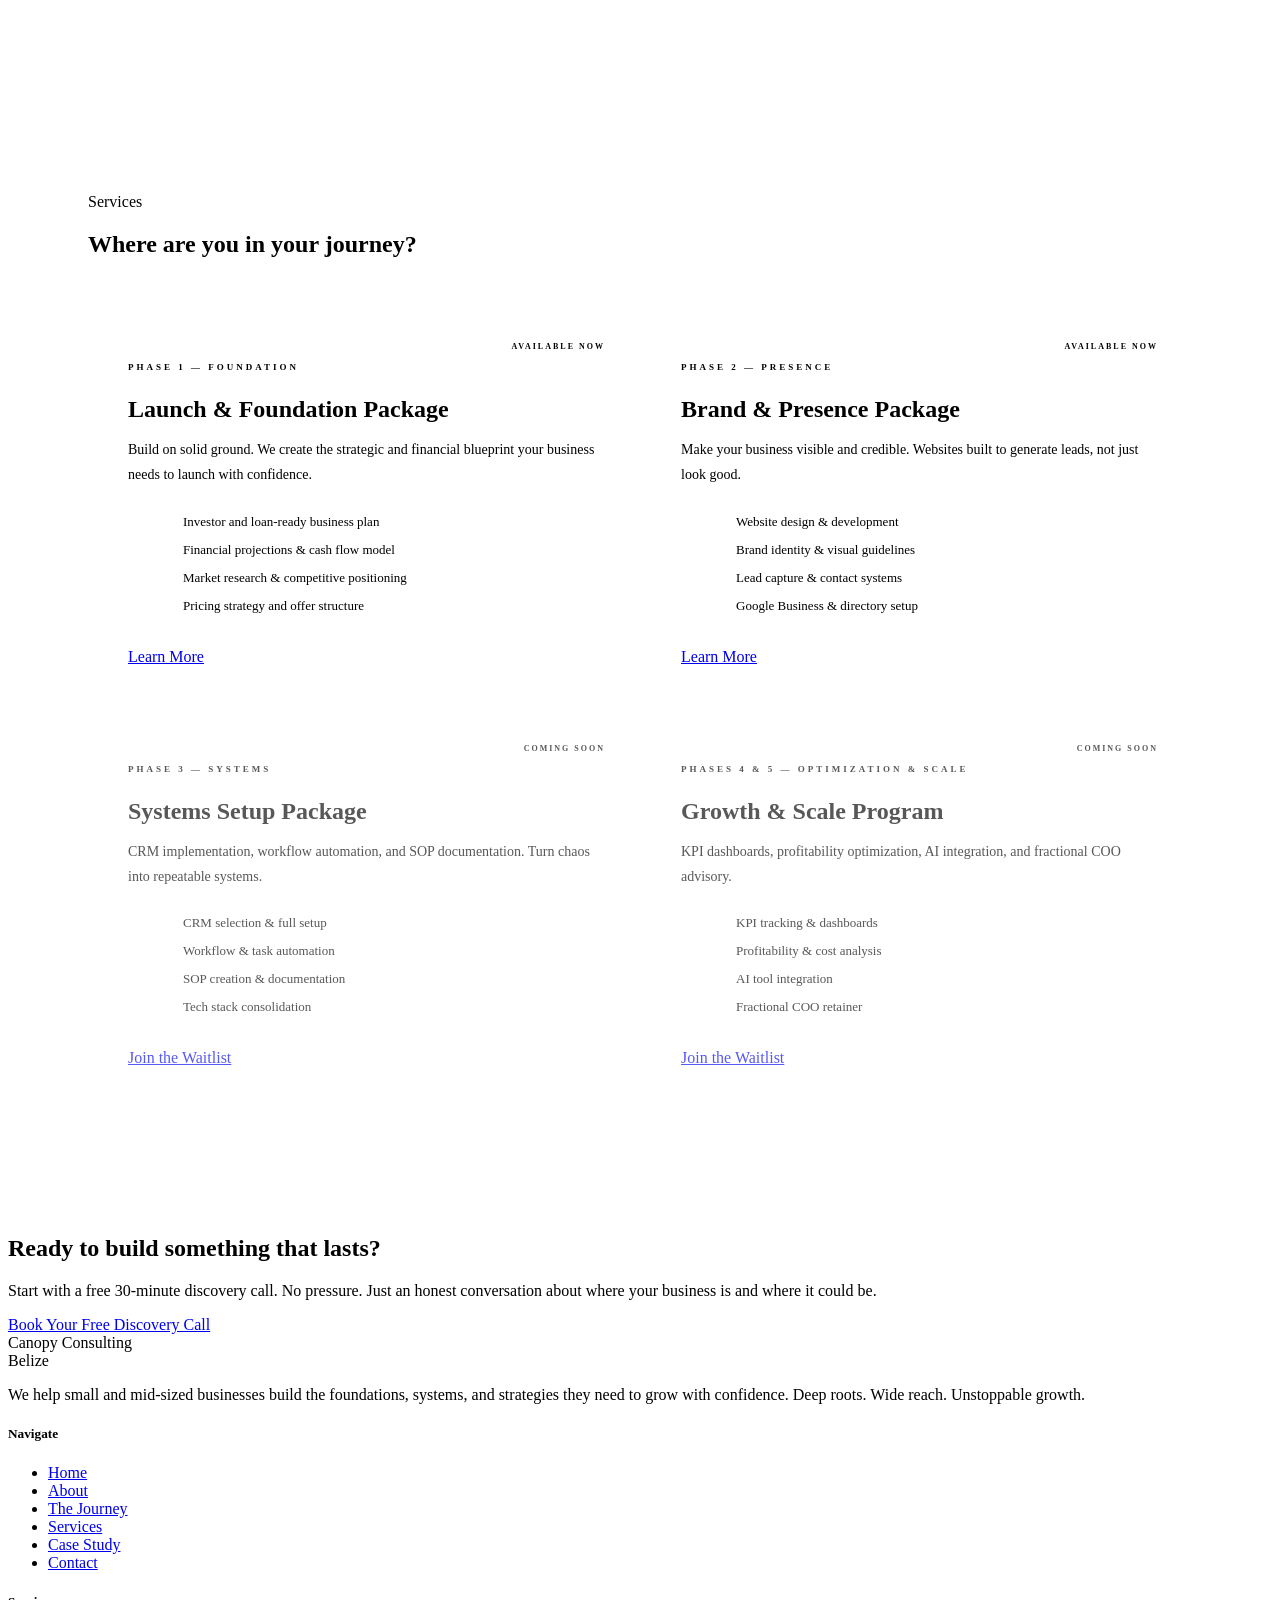
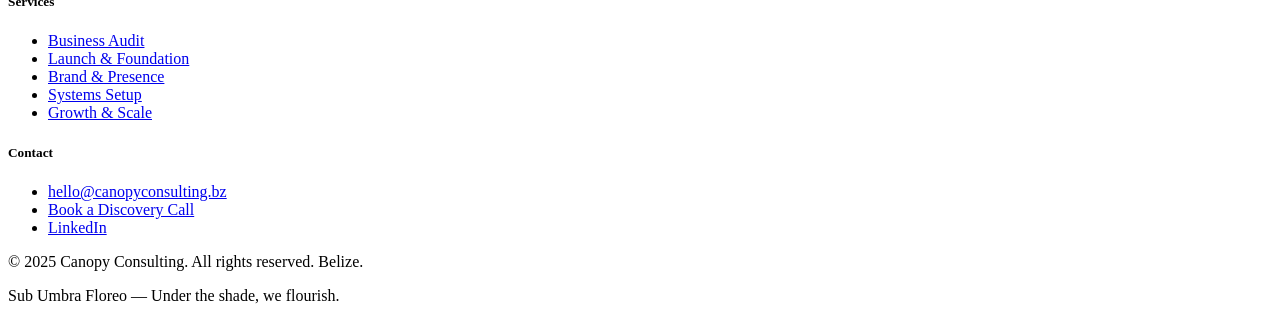
==== commit 00dbca2f: "v1.3" ====
--- a/index.html
+++ b/index.html
@@ -328,24 +328,7 @@
     </div>
 
     <div class="hero-visual anim-2">
-      <div class="hero-shield-wrap">
-        <svg width="300" height="336" viewBox="0 0 80 90" fill="none" xmlns="http://www.w3.org/2000/svg">
-          <path d="M40 4 L74 14 L74 58 Q74 80 40 90 Q6 80 6 58 L6 14 Z" fill="rgba(255,255,255,0.03)" stroke="rgba(255,255,255,0.18)" stroke-width="3" stroke-linejoin="round"/>
-          <path d="M18 14 L18 24 L40 24 L62 24 L62 14" fill="none" stroke="rgba(255,255,255,0.18)" stroke-width="3" stroke-linejoin="round"/>
-          <rect x="37" y="60" width="6" height="22" rx="2" fill="rgba(255,255,255,0.45)"/>
-          <path d="M40 76 Q30 79 22 83" stroke="rgba(255,255,255,0.35)" stroke-width="2.5" stroke-linecap="round" fill="none"/>
-          <path d="M40 76 Q50 79 58 83" stroke="rgba(255,255,255,0.35)" stroke-width="2.5" stroke-linecap="round" fill="none"/>
-          <path d="M40 78 L40 85" stroke="rgba(255,255,255,0.35)" stroke-width="2.5" stroke-linecap="round" fill="none"/>
-          <ellipse cx="27" cy="49" rx="10" ry="6" fill="#B8860B" transform="rotate(-28 27 49)"/>
-          <ellipse cx="53" cy="49" rx="10" ry="6" fill="#B8860B" transform="rotate(28 53 49)"/>
-          <ellipse cx="40" cy="35" rx="26" ry="20" fill="rgba(61,122,90,0.55)"/>
-          <ellipse cx="30" cy="30" rx="16" ry="13" fill="rgba(93,202,165,0.45)"/>
-          <ellipse cx="50" cy="30" rx="16" ry="13" fill="rgba(93,202,165,0.45)"/>
-          <ellipse cx="40" cy="24" rx="14" ry="14" fill="rgba(93,202,165,0.52)"/>
-          <ellipse cx="34" cy="22" rx="8" ry="7" fill="rgba(159,225,203,0.45)"/>
-          <ellipse cx="46" cy="22" rx="8" ry="7" fill="rgba(159,225,203,0.45)"/>
-        </svg>
-      </div>
+      <img src="/canopy-consulting/Logo/logo.png" alt="Canopy Consulting" class="hero-logo-img"/>
     </div>
 
     <div class="tagline-bar">
@@ -557,26 +540,7 @@
     const NAV_HTML = `
     <nav class="nav" id="nav">
       <a href="/canopy-consulting/index.html" class="nav-logo">
-        <svg viewBox="0 0 80 90" fill="none" xmlns="http://www.w3.org/2000/svg" style="width:36px;height:40px;">
-          <path d="M40 4 L74 14 L74 58 Q74 80 40 90 Q6 80 6 58 L6 14 Z" fill="none" stroke="#1A4D3A" stroke-width="4" stroke-linejoin="round"/>
-          <path d="M18 14 L18 24 L40 24 L62 24 L62 14" fill="none" stroke="#1A4D3A" stroke-width="4" stroke-linejoin="round"/>
-          <rect x="37" y="60" width="6" height="22" rx="2" fill="#2C3E35"/>
-          <path d="M40 76 Q30 78 22 83" stroke="#2C3E35" stroke-width="2.5" stroke-linecap="round" fill="none"/>
-          <path d="M40 76 Q50 78 58 83" stroke="#2C3E35" stroke-width="2.5" stroke-linecap="round" fill="none"/>
-          <path d="M40 78 L40 85" stroke="#2C3E35" stroke-width="2.5" stroke-linecap="round" fill="none"/>
-          <ellipse cx="27" cy="49" rx="10" ry="6" fill="#B8860B" transform="rotate(-28 27 49)"/>
-          <ellipse cx="53" cy="49" rx="10" ry="6" fill="#B8860B" transform="rotate(28 53 49)"/>
-          <ellipse cx="40" cy="35" rx="26" ry="20" fill="#1A4D3A"/>
-          <ellipse cx="30" cy="30" rx="16" ry="13" fill="#2E7D52"/>
-          <ellipse cx="50" cy="30" rx="16" ry="13" fill="#2E7D52"/>
-          <ellipse cx="40" cy="24" rx="14" ry="14" fill="#2E7D52"/>
-          <ellipse cx="34" cy="22" rx="8" ry="7" fill="#3D7A5A"/>
-          <ellipse cx="46" cy="22" rx="8" ry="7" fill="#3D7A5A"/>
-        </svg>
-        <div class="nav-logo-text">
-          <span class="name">Canopy Consulting</span>
-          <span class="region">Belize</span>
-        </div>
+        <img src="/canopy-consulting/Logo/logo.png" alt="Canopy Consulting" class="nav-logo-img"/>
       </a>
       <ul class="nav-links">
         <li><a href="/canopy-consulting/pages/about.html">About</a></li>
